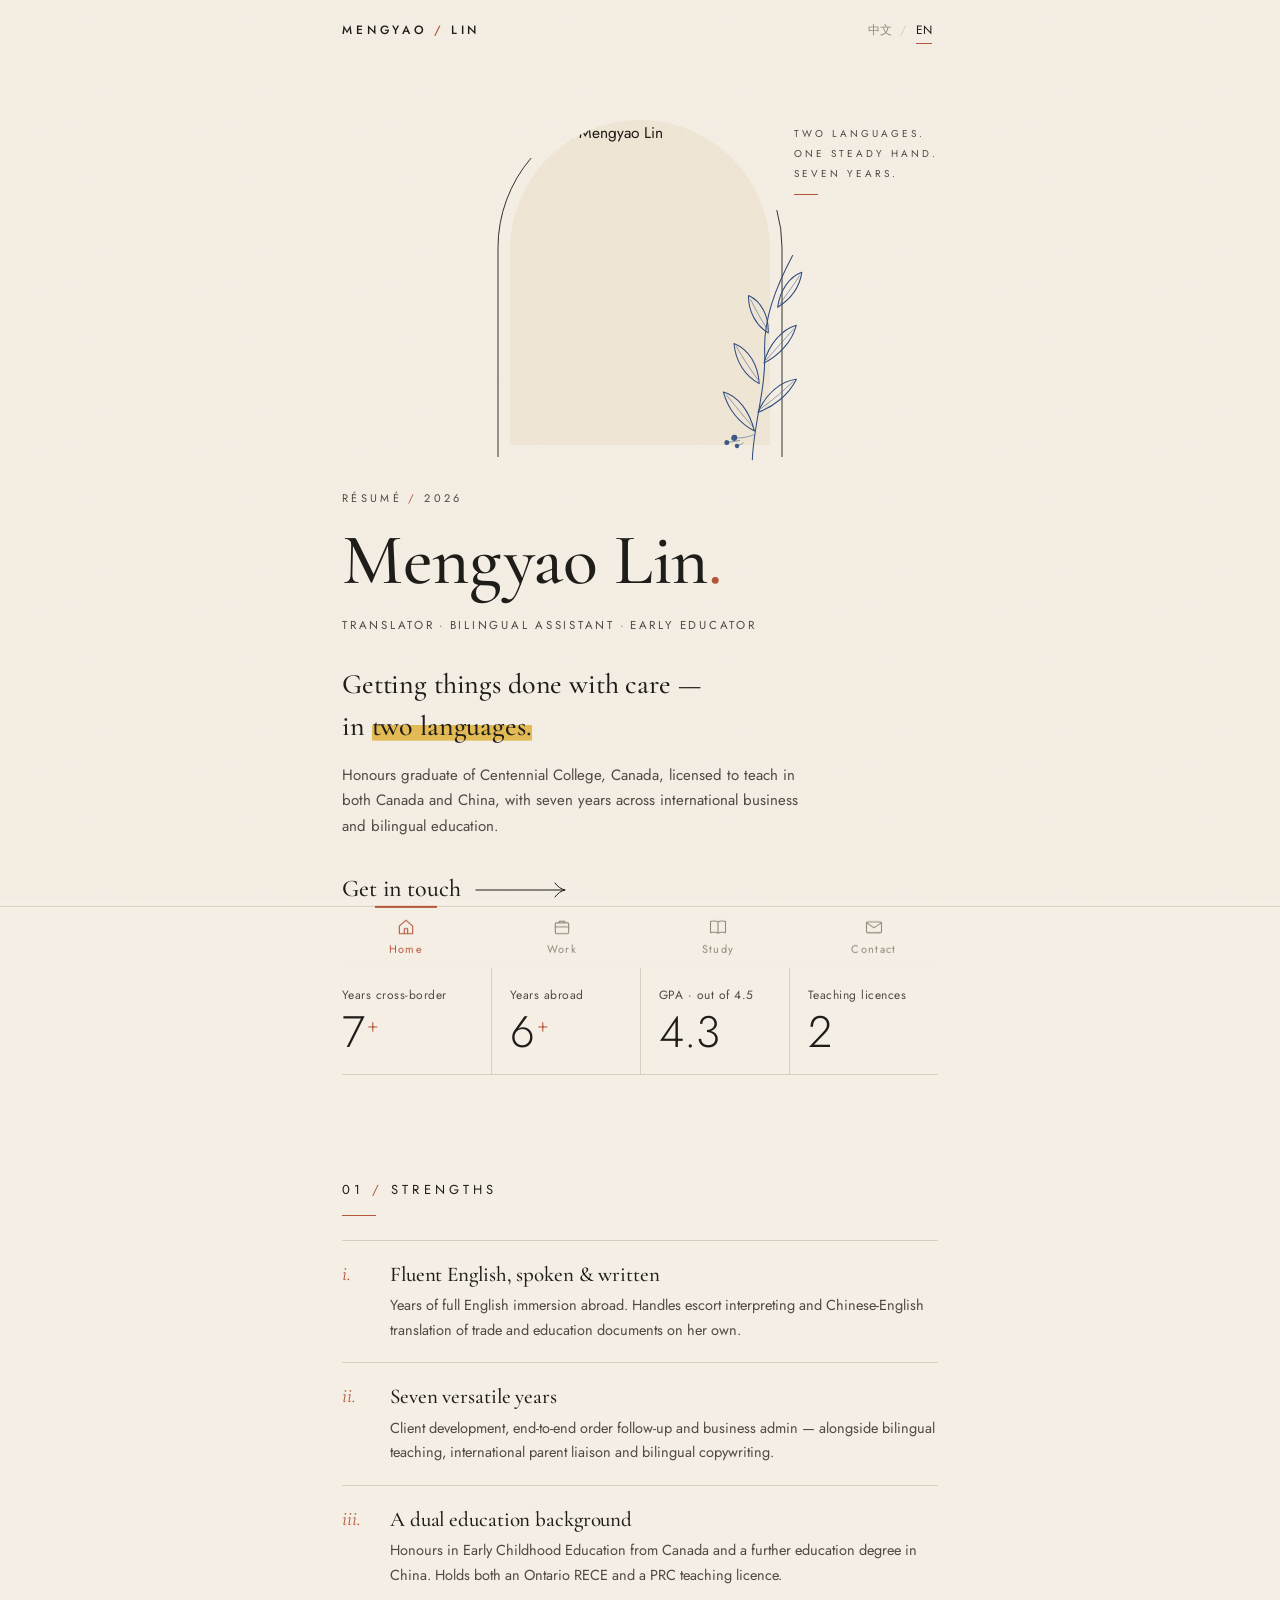
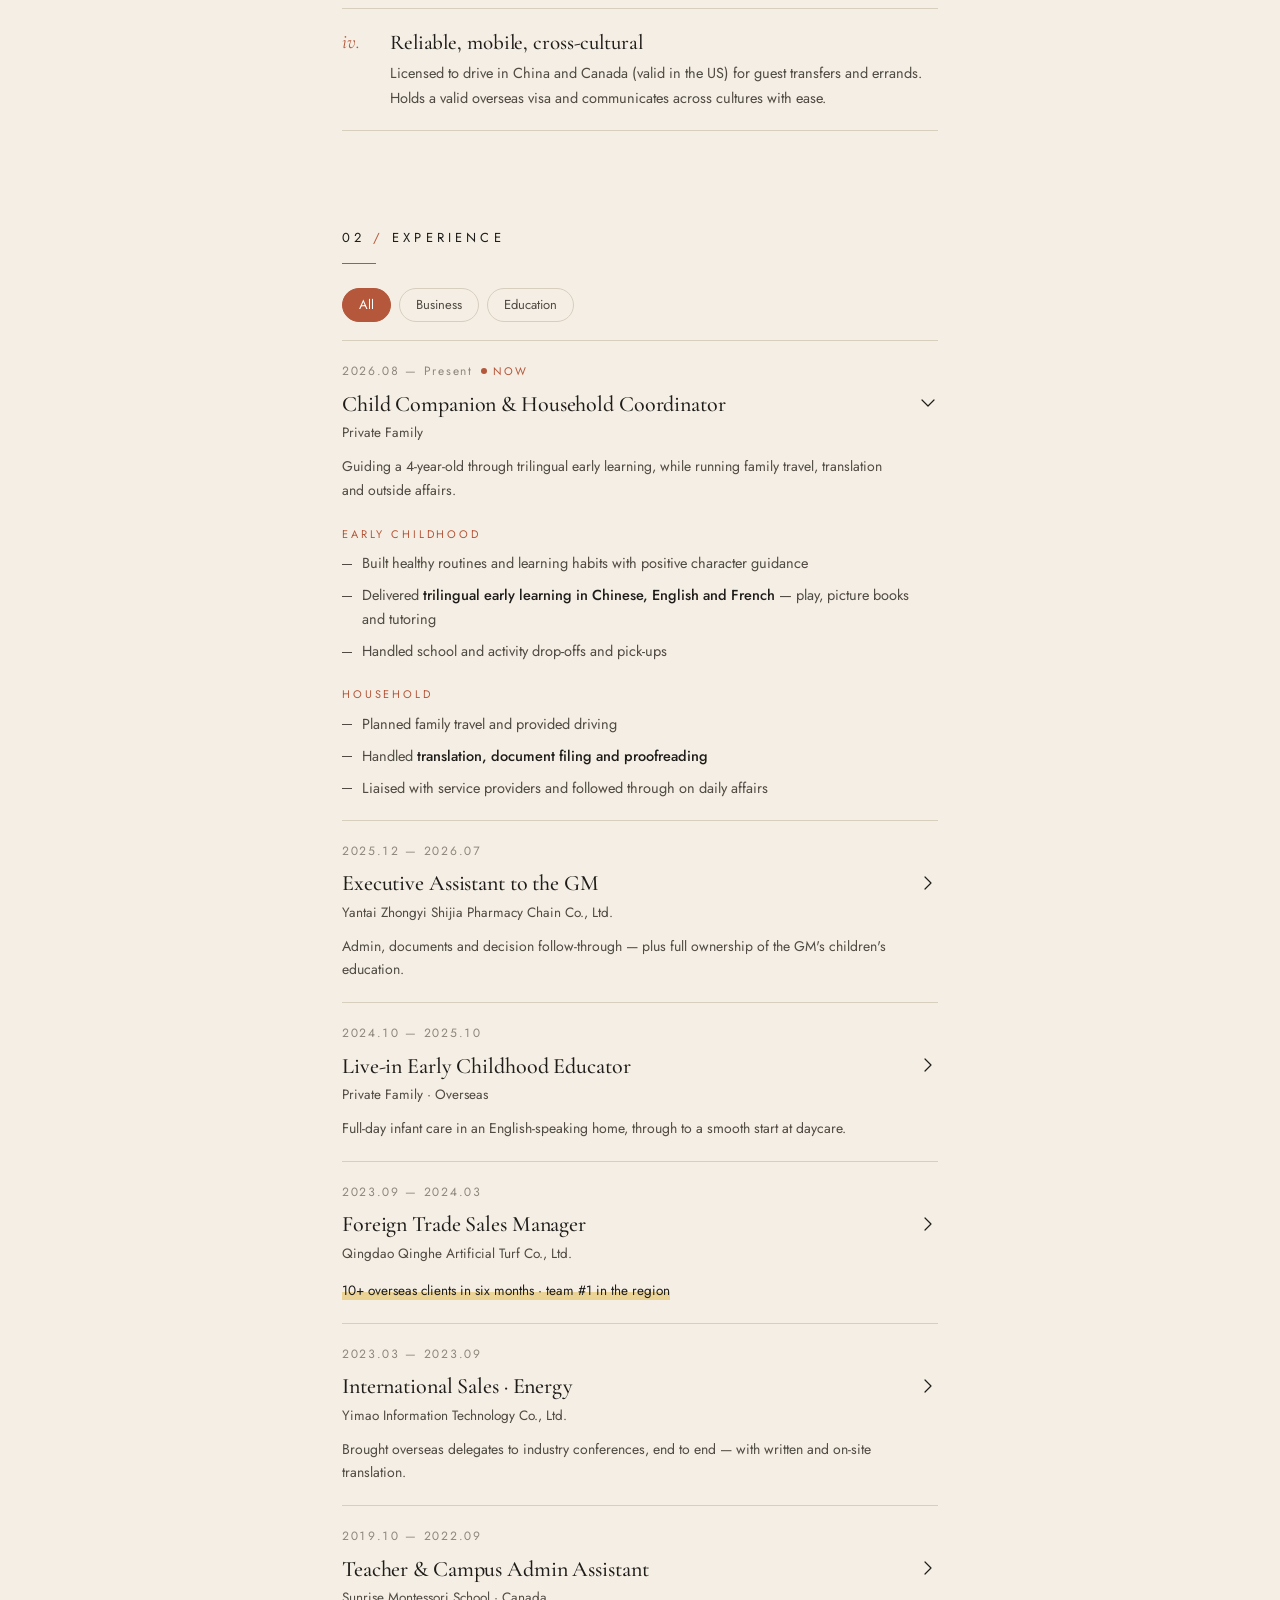
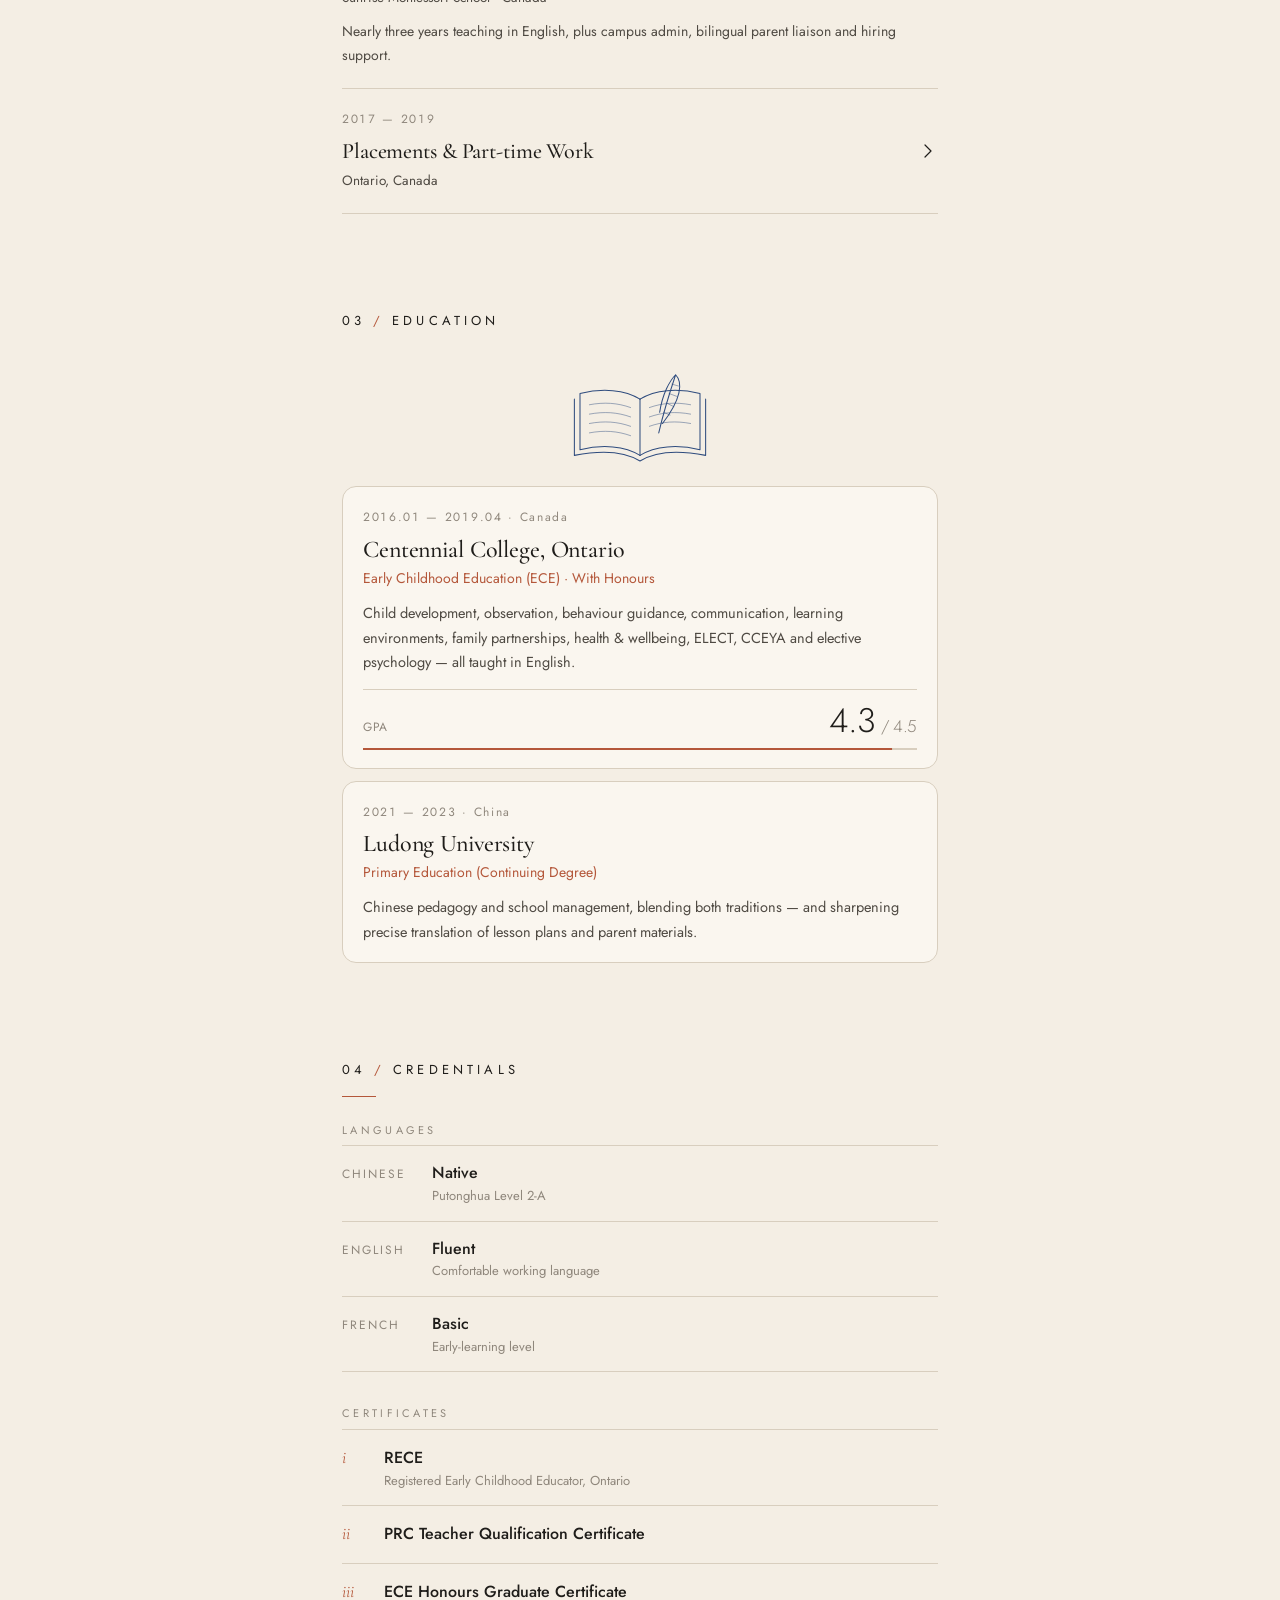
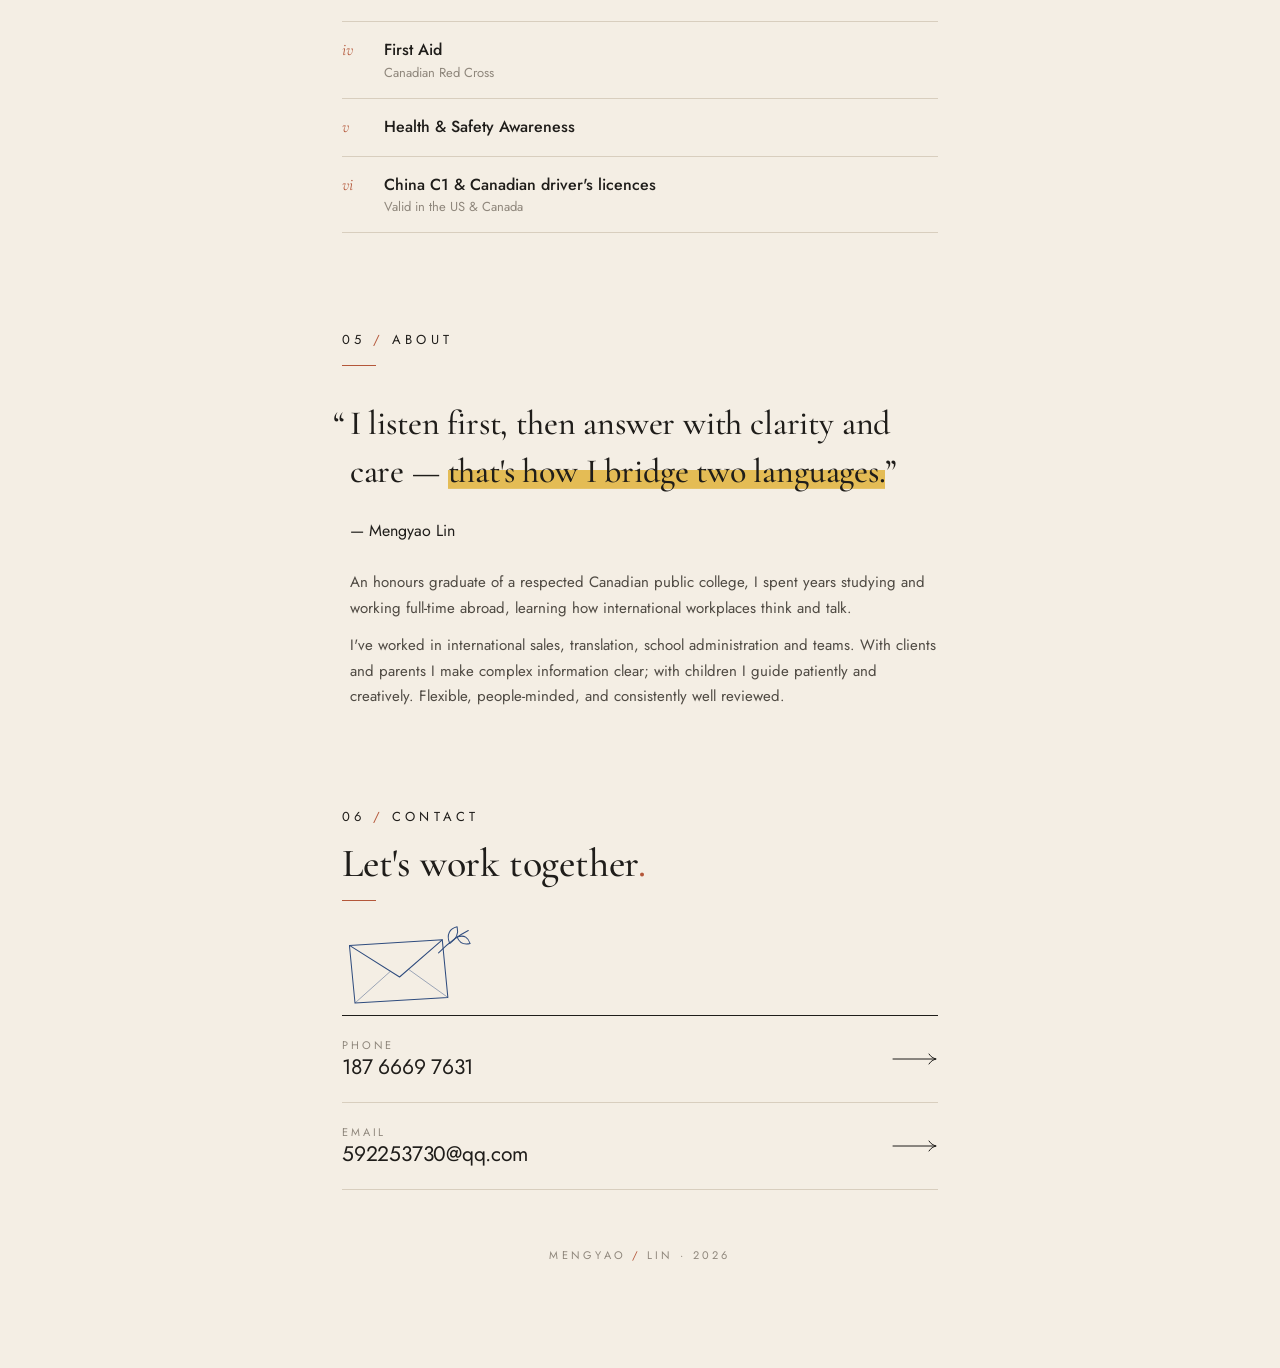
==== index.html @ cc1b9257 "Add files via upload" ====
<!doctype html>
<html lang="zh-CN" data-lang="zh">
<head>
<meta charset="utf-8">
<meta name="viewport" content="width=device-width, initial-scale=1, viewport-fit=cover">
<title>林梦瑶 · 个人简历</title>
<meta name="description" content="林梦瑶 Mengyao Lin — 英文翻译 · 涉外助理 · 双语教育 | Translator · Bilingual Assistant · Early Childhood Educator">
<meta name="theme-color" content="#F4EEE4">
<meta property="og:title" content="林梦瑶 Mengyao Lin · Resume">
<meta property="og:description" content="英文翻译 · 涉外助理 · 双语教育 | Translator · Bilingual Assistant · Early Childhood Educator">
<meta property="og:image" content="assets/photo.jpg">
<link rel="preconnect" href="https://fonts.googleapis.com">
<link rel="preconnect" href="https://fonts.gstatic.com" crossorigin>
<link href="https://fonts.googleapis.com/css2?family=Cormorant+Garamond:ital,wght@0,500;0,600;1,500&family=Jost:wght@400;500&family=Noto+Serif+SC:wght@500;600&display=swap" rel="stylesheet">
<style>
:root{
  color-scheme: light;
  --paper:#F4EEE4;
  --paper-2:#EDE5D7;
  --card:#FAF6EF;
  --ink:#1F1D1A;
  --ink-2:#4F4A43;
  --muted:#8F877C;
  --line:#D8CEBE;
  --terra:#B4573A;
  --mustard:#E4BC55;
  --indigo:#2F4C7E;
  --display-en:"Cormorant Garamond", "Times New Roman", serif;
  --display-zh:"Noto Serif SC", "Songti SC", serif;
  --sans:"Jost", -apple-system, "PingFang SC", "Hiragino Sans GB", "Microsoft YaHei", sans-serif;
  --ease:cubic-bezier(.22,1,.36,1);
}
.stat b,.note .meta b,.link b{font-family:var(--sans)!important;font-weight:300!important;letter-spacing:-.01em}
.link b{font-size:21px!important;font-weight:400!important}
*{box-sizing:border-box;margin:0;padding:0}
html{scroll-behavior:smooth;-webkit-text-size-adjust:100%}
body{background:var(--paper);color:var(--ink);font-family:var(--sans);font-size:15.5px;line-height:1.7;-webkit-font-smoothing:antialiased;overflow-x:hidden}
img{display:block;max-width:100%}
a{color:inherit;text-decoration:none}
button{font:inherit;color:inherit;background:none;border:0;cursor:pointer;-webkit-tap-highlight-color:transparent}

/* faint paper grain */
body::before{content:"";position:fixed;inset:0;pointer-events:none;z-index:100;opacity:.35;mix-blend-mode:multiply;
  background-image:url("data:image/svg+xml,%3Csvg xmlns='http://www.w3.org/2000/svg' width='160' height='160'%3E%3Cfilter id='n'%3E%3CfeTurbulence type='fractalNoise' baseFrequency='.9' numOctaves='2' stitchTiles='stitch'/%3E%3CfeColorMatrix values='0 0 0 0 .45  0 0 0 0 .38  0 0 0 0 .28  0 0 0 .09 0'/%3E%3C/filter%3E%3Crect width='100%25' height='100%25' filter='url(%23n)'/%3E%3C/svg%3E")}

/* ---------- language ---------- */
html[data-lang="zh"] [lang="en"]:not(html){display:none!important}
html[data-lang="en"] [lang="zh"]:not(html){display:none!important}
.d{font-family:var(--display-zh);font-weight:600;letter-spacing:.04em}
html[data-lang="en"] .d{font-family:var(--display-en);font-weight:500;letter-spacing:-.005em}
#page{transition:opacity .3s var(--ease)}
body.swapping #page{opacity:0}

/* ---------- top bar ---------- */
.topbar{position:fixed;top:0;left:0;right:0;z-index:50;padding:calc(env(safe-area-inset-top) + 14px) 0 12px;transition:background .3s, box-shadow .3s}
.topbar.scrolled{background:rgba(244,238,228,.9);backdrop-filter:blur(10px);-webkit-backdrop-filter:blur(10px);box-shadow:0 1px 0 var(--line)}
.topbar .wrap{display:flex;align-items:center;justify-content:space-between}
.mark{font-size:12px;letter-spacing:.32em;font-weight:500;text-transform:uppercase}
.mark i{font-style:normal;color:var(--terra);margin:0 .5em}
.lang{display:flex;align-items:center;gap:2px;font-size:12px;letter-spacing:.14em}
.lang button{padding:6px 6px;color:var(--muted);position:relative;transition:color .3s}
.lang button[aria-pressed="true"]{color:var(--ink)}
.lang button[aria-pressed="true"]::after{content:"";position:absolute;left:6px;right:6px;bottom:2px;height:1px;background:var(--terra)}
.lang span{color:var(--line)}

/* ---------- layout ---------- */
.wrap{max-width:640px;margin:0 auto;padding:0 22px}
section{padding:64px 0 0;scroll-margin-top:60px}
.kicker{font-size:11px;letter-spacing:.3em;text-transform:uppercase;color:var(--ink-2);display:flex;align-items:center;gap:.6em}
section > .kicker{font-size:13px;color:var(--ink);letter-spacing:.32em}
html[data-lang="zh"] section > .kicker{font-size:15px;letter-spacing:.3em}
.kicker i{font-style:normal;color:var(--terra)}
h2.d{font-size:clamp(30px,8.4vw,40px);line-height:1.15;margin:12px 0 0}
.rule{width:34px;height:1px;background:var(--terra);margin:14px 0 24px}

/* ---------- hand-drawn line art ---------- */
.art path,.art ellipse,.art circle,.art line{fill:none;stroke:var(--indigo);stroke-width:1.1;stroke-linecap:round;stroke-linejoin:round}
.art .fill{fill:var(--indigo);stroke:none}
.art .soft{stroke-width:.7;opacity:.7}
.draw{stroke-dasharray:1;stroke-dashoffset:1;transition:stroke-dashoffset 2.6s var(--ease)}
.in .draw,.draw.in{stroke-dashoffset:0}
.art .fill{opacity:0;transition:opacity 1s 1.4s}
.in .art .fill,.art.in .fill{opacity:.9}

/* ---------- hero ---------- */
.hero{padding:calc(env(safe-area-inset-top) + 92px) 0 8px;position:relative;overflow-x:clip}
.hero-grid{position:relative}
.arch-wrap{position:relative;width:min(64vw,260px);margin:0 auto}
.arch-line{position:absolute;left:-12px;top:-12px;width:calc(100% + 24px);height:calc(100% + 24px);overflow:visible}
.arch-line path{fill:none;stroke:var(--ink);stroke-width:.9;vector-effect:non-scaling-stroke}
.arch{aspect-ratio:4/5;border-radius:999px 999px 0 0;overflow:hidden;background:#EFE6D6}
.arch img{width:100%;height:100%;object-fit:cover;object-position:50% 16%;filter:saturate(.88) sepia(.06);mix-blend-mode:multiply;opacity:0;transform:scale(1.04);transition:opacity 1.4s var(--ease), transform 2.2s var(--ease)}
.loaded .arch img{opacity:1;transform:none}
.sprig{position:absolute;width:44%;right:-20%;bottom:-6%;transform:rotate(8deg)}
.side-note{position:absolute;right:0;top:4px;font-size:10px;letter-spacing:.3em;line-height:2;text-transform:uppercase;color:var(--ink-2);text-align:left;display:none}
.side-note::after{content:"";display:block;width:24px;height:1px;background:var(--terra);margin-top:10px}

.intro{margin-top:44px}
.hello{font-size:clamp(46px,14vw,72px);line-height:1;margin-top:16px}
html[data-lang="zh"] .hello{letter-spacing:.12em}
.hello i{font-style:normal;color:var(--terra)}
.roles{margin-top:18px;font-size:11.5px;letter-spacing:.24em;text-transform:uppercase;color:var(--ink-2);line-height:2}
html[data-lang="zh"] .roles{letter-spacing:.3em;font-size:13px}
.roles i{font-style:normal;color:var(--terra);margin:0 .4em}
.motto{margin-top:26px;font-size:clamp(22px,6.2vw,28px);line-height:1.5;color:var(--ink)}
html[data-lang="zh"] .motto{font-weight:500;line-height:1.7}
.hl{background-image:linear-gradient(var(--mustard),var(--mustard));background-repeat:no-repeat;background-size:0% 46%;background-position:0 88%;transition:background-size 1.2s var(--ease) .9s}
.loaded .hl,.in .hl{background-size:100% 46%}
.lead{margin-top:16px;color:var(--ink-2);font-size:15px;max-width:32em}
.cta{display:inline-flex;align-items:center;gap:14px;margin-top:30px;font-family:var(--display-en);font-size:24px;font-weight:500}
html[data-lang="zh"] .cta{font-family:var(--display-zh);font-size:18px;letter-spacing:.12em}
.cta svg{width:92px;height:16px;transition:transform .5s var(--ease)}
.cta:hover svg,.cta:active svg{transform:translateX(8px)}
.cta path{fill:none;stroke:var(--ink);stroke-width:1;stroke-linecap:round}

/* entrance */
.enter{opacity:0;transform:translateY(14px);transition:opacity 1s var(--ease), transform 1s var(--ease);transition-delay:calc(var(--i,0) * 110ms + 200ms)}
.loaded .enter{opacity:1;transform:none}

/* ---------- stats ---------- */
.stats{display:grid;grid-template-columns:1fr 1fr;margin-top:56px;border-top:1px solid var(--line);border-bottom:1px solid var(--line)}
.stat{padding:18px 4px 18px 0}
.stat:nth-child(even){padding-left:18px;border-left:1px solid var(--line)}
.stat:nth-child(n+3){border-top:1px solid var(--line)}
.stat small{display:block;font-size:12px;color:var(--ink-2);letter-spacing:.04em}
.stat b{display:block;font-family:var(--display-en);font-weight:500;font-size:44px;line-height:1.05;margin-top:4px}
.stat b sup{font-size:.45em;color:var(--terra);margin-left:2px}

/* ---------- field rows (title: value) ---------- */
.fields{border-top:1px solid var(--line)}
.field{display:flex;gap:14px;padding:14px 0;border-bottom:1px solid var(--line);align-items:baseline}
.field .k{flex:none;width:76px;font-size:12px;letter-spacing:.16em;text-transform:uppercase;color:var(--muted)}
html[data-lang="zh"] .field .k{letter-spacing:.2em;font-size:13px}
.field .v{font-size:16px;color:var(--ink);font-weight:500;line-height:1.6}

/* ---------- strengths ---------- */
.list{border-top:1px solid var(--line)}
.item{display:grid;grid-template-columns:38px 1fr;gap:4px 10px;padding:20px 0;border-bottom:1px solid var(--line)}
.item .no{font-family:var(--display-en);font-style:italic;color:var(--terra);font-size:20px;line-height:1.3}
.item h3{font-size:21px;line-height:1.35}
html[data-lang="zh"] .item h3{font-size:17.5px}
.item p{grid-column:2;color:var(--ink-2);font-size:14.5px}

/* ---------- experience ---------- */
.chips{display:flex;gap:8px;flex-wrap:wrap;margin-bottom:18px}
.chip{height:34px;padding:0 16px;border-radius:999px;border:1px solid var(--line);font-size:13px;color:var(--ink-2);transition:background .3s, color .3s, border-color .3s}
.chip[aria-pressed="true"]{background:var(--terra);border-color:var(--terra);color:#fff}
.jobs{border-top:1px solid var(--line)}
.job{border-bottom:1px solid var(--line);overflow:hidden}
.job.hide{display:none}
.job-head{display:grid;grid-template-columns:1fr 20px;gap:4px 12px;width:100%;text-align:left;padding:20px 0}
.job-head > span{grid-column:1}
.when{font-size:12px;letter-spacing:.14em;color:var(--muted);font-variant-numeric:tabular-nums}
.now{color:var(--terra);margin-left:8px;letter-spacing:.2em;font-size:11px}
.now::before{content:"";display:inline-block;width:6px;height:6px;border-radius:50%;background:var(--terra);margin-right:6px;vertical-align:1px;animation:breathe 2.4s ease-in-out infinite}
@keyframes breathe{50%{opacity:.25}}
.role{font-size:22px;line-height:1.3;margin-top:4px}
html[data-lang="zh"] .role{font-size:18px}
.org{font-size:13.5px;color:var(--ink-2)}
.sum{font-size:14px;color:var(--ink-2);margin-top:6px}
.chev{grid-column:2;grid-row:1 / span 3;align-self:center;width:20px;height:20px;transition:transform .5s var(--ease)}
.chev path{fill:none;stroke:var(--ink);stroke-width:1.2;stroke-linecap:round;stroke-linejoin:round}
.job.open .chev{transform:rotate(90deg)}
.mark-line{margin-top:10px;font-size:13.5px;color:var(--ink)}
.mark-line span span{background:linear-gradient(transparent 58%, rgba(228,188,85,.55) 0)}
.job-body{display:grid;grid-template-rows:0fr;transition:grid-template-rows .6s var(--ease)}
.job.open .job-body{grid-template-rows:1fr}
.job-body > div{overflow:hidden}
.job-body .grp{font-size:11px;letter-spacing:.26em;text-transform:uppercase;color:var(--terra);margin:2px 0 6px}
.job-body ul{list-style:none;padding:0 28px 20px 0}
.job-body li{position:relative;padding-left:20px;font-size:14.5px;color:var(--ink-2);margin-top:8px;line-height:1.65}
.job-body li::before{content:"";position:absolute;left:0;top:.85em;width:10px;height:1px;background:var(--ink-2)}
.job-body li b{color:var(--ink);font-weight:500}

/* ---------- education ---------- */
.edu-art{display:block;width:150px;margin:0 auto 22px}
.note{background:var(--card);border:1px solid var(--line);border-radius:14px;padding:20px 20px 18px}
.note + .note{margin-top:12px}
.note .when{display:block}
.note h3{font-size:24px;line-height:1.3;margin-top:6px}
html[data-lang="zh"] .note h3{font-size:18.5px}
.note .major{font-size:14px;color:var(--terra);margin-top:2px}
.note p{font-size:14.5px;color:var(--ink-2);margin-top:10px}
.note .meta{display:flex;justify-content:space-between;align-items:flex-end;margin-top:14px;padding-top:14px;border-top:1px solid var(--line)}
.note .meta small{font-size:12px;color:var(--muted);letter-spacing:.06em}
.note .meta b{font-family:var(--display-en);font-weight:500;font-size:34px;line-height:1}
.note .meta b span{font-size:.5em;color:var(--muted)}
.bar{height:2px;background:var(--line);margin-top:10px;position:relative;overflow:hidden}
.bar i{position:absolute;inset:0;background:var(--terra);transform-origin:left;transform:scaleX(0);transition:transform 1.6s var(--ease) .3s}
.in .bar i{transform:scaleX(.955)}

/* ---------- credentials ---------- */
.sub-t{font-size:11px;letter-spacing:.3em;text-transform:uppercase;color:var(--muted);margin:32px 0 6px}
.rule + .sub-t{margin-top:0}
.field .v small{display:block;font-size:13px;color:var(--muted);font-weight:400}
.certs .field .k{width:28px;font-family:var(--display-en);font-style:italic;font-size:17px;color:var(--terra);letter-spacing:0;text-transform:none}

/* ---------- quote ---------- */
.quote{position:relative;padding-left:.5em}
.quote .q{font-size:clamp(26px,7.2vw,34px);line-height:1.4;position:relative}
html[data-lang="zh"] .quote .q{font-size:clamp(21px,5.8vw,26px);line-height:1.75;font-weight:500}
.quote .q::before{content:"“";position:absolute;left:-.5em;top:0;font-family:var(--display-en)}
.quote .by{margin-top:22px;font-size:16px}
.quote p.more{margin-top:26px;color:var(--ink-2);font-size:15px}
.quote p.more + p.more{margin-top:12px}

/* ---------- contact ---------- */
.contact-art{display:block;width:130px;margin:0 0 6px}
.links{border-top:1px solid var(--ink)}
.link{display:flex;align-items:center;gap:16px;padding:20px 0;border-bottom:1px solid var(--line)}
.link small{display:block;font-size:11px;letter-spacing:.26em;text-transform:uppercase;color:var(--muted)}
.link b{display:block;font-family:var(--display-en);font-weight:500;font-size:25px;line-height:1.3;word-break:break-all}
.link svg{margin-left:auto;flex:none;width:46px;height:12px;transition:transform .4s var(--ease)}
.link:active svg{transform:translateX(6px)}
.link path{fill:none;stroke:var(--ink);stroke-width:1;stroke-linecap:round}
footer{text-align:center;padding:56px 0 calc(env(safe-area-inset-bottom) + 104px);font-size:11px;letter-spacing:.3em;text-transform:uppercase;color:var(--muted)}
footer i{font-style:normal;color:var(--terra);margin:0 .5em}

/* ---------- bottom tab bar ---------- */
.tabs{position:fixed;left:0;right:0;bottom:0;z-index:50;background:rgba(244,238,228,.94);backdrop-filter:blur(10px);-webkit-backdrop-filter:blur(10px);border-top:1px solid var(--line);padding-bottom:env(safe-area-inset-bottom);transform:translateY(110%);transition:transform .6s var(--ease)}
.tabs.show{transform:none}
.tabs .wrap{display:grid;grid-template-columns:repeat(4,1fr);padding:0 8px}
.tab{display:flex;flex-direction:column;align-items:center;gap:3px;padding:10px 0 9px;font-size:11px;letter-spacing:.12em;color:var(--muted);position:relative;transition:color .3s}
.tab svg{width:20px;height:20px}
.tab svg *{fill:none;stroke:currentColor;stroke-width:1.3;stroke-linecap:round;stroke-linejoin:round}
.tab.active{color:var(--terra)}
.tab::after{content:"";position:absolute;top:-1px;left:30%;right:30%;height:2px;background:var(--terra);transform:scaleX(0);transition:transform .4s var(--ease)}
.tab.active::after{transform:none}

/* ---------- reveal ---------- */
.reveal{opacity:0;transform:translateY(18px);transition:opacity 1s var(--ease), transform 1s var(--ease);transition-delay:calc(var(--d,0) * 90ms)}
.reveal.in{opacity:1;transform:none}

@media (min-width:760px){
  section{padding-top:96px}
  .hero{padding-top:120px}
  .side-note{display:block}
  .stats{grid-template-columns:repeat(4,1fr)}
  .stat:nth-child(n){padding:18px 0 18px 18px;border-left:1px solid var(--line);border-top:0}
  .stat:first-child{border-left:0;padding-left:0}
}
@media (prefers-reduced-motion:reduce){
  *,*::before,*::after{transition:none!important;animation:none!important}
  .reveal,.enter{opacity:1!important;transform:none!important}
  .draw{stroke-dashoffset:0}
  .art .fill{opacity:.9}
  .arch img{opacity:1;transform:none}
  .hl{background-size:100% 46%}
}
</style>
</head>
<body>

<header class="topbar" id="topbar">
  <div class="wrap">
    <a class="mark" href="#top">Mengyao<i>/</i>Lin</a>
    <div class="lang" role="group" aria-label="Language / 语言">
      <button type="button" data-set="zh" aria-pressed="true">中文</button><span>/</span><button type="button" data-set="en" aria-pressed="false">EN</button>
    </div>
  </div>
</header>

<main id="page">

<!-- ================= HERO ================= -->
<div class="hero" id="top">
  <div class="wrap">
    <div class="hero-grid">
      <div class="side-note enter" style="--i:4"><span lang="zh">两种语言<br>一份用心<br>七年沉淀</span><span lang="en">Two languages.<br>One steady hand.<br>Seven years.</span></div>
      <div class="arch-wrap enter" style="--i:0">
        <svg class="arch-line" viewBox="0 0 100 125" preserveAspectRatio="none" aria-hidden="true"><path class="draw" pathLength="1" d="M0 125 V50 A50 50 0 0 1 100 50 V125"/></svg>
        <div class="arch"><img src="assets/photo.jpg" alt="林梦瑶 Mengyao Lin" fetchpriority="high"></div>
        <!-- hand-drawn sprig -->
        <svg class="sprig art" viewBox="0 0 120 230" aria-hidden="true">
          <path class="draw" pathLength="1" d="M62 226 C58 190 66 150 59 112 C53 78 61 44 74 8"/>
          <path class="draw" pathLength="1" d="M60 196 C44 190 30 178 22 160 C38 162 52 176 60 196 Z"/>
          <path class="draw soft" pathLength="1" d="M58 192 C46 182 36 172 26 163"/>
          <path class="draw" pathLength="1" d="M61 176 C76 168 90 154 96 136 C80 140 66 156 61 176 Z"/>
          <path class="draw soft" pathLength="1" d="M63 172 C74 162 84 150 93 139"/>
          <path class="draw" pathLength="1" d="M58 146 C42 140 30 126 26 108 C42 112 54 126 58 146 Z"/>
          <path class="draw soft" pathLength="1" d="M56 142 C46 132 36 120 29 111"/>
          <path class="draw" pathLength="1" d="M60 124 C74 114 86 98 88 80 C74 86 62 104 60 124 Z"/>
          <path class="draw soft" pathLength="1" d="M62 120 C70 108 78 96 86 84"/>
          <path class="draw" pathLength="1" d="M60 92 C46 86 36 72 34 56 C48 60 58 74 60 92 Z"/>
          <path class="draw soft" pathLength="1" d="M58 88 C50 78 42 68 37 60"/>
          <path class="draw" pathLength="1" d="M66 64 C78 54 86 40 86 24 C74 30 66 46 66 64 Z"/>
          <path class="draw soft" pathLength="1" d="M68 60 C74 48 80 38 84 28"/>
          <circle class="fill" cx="40" cy="206" r="3.2"/><circle class="fill" cx="33" cy="212" r="2.6"/><circle class="fill" cx="44" cy="214" r="2.4"/>
          <path class="draw soft" pathLength="1" d="M60 200 C52 204 46 206 40 206 M46 208 C40 210 36 211 33 212 M50 210 C48 212 46 213 44 214"/>
        </svg>
      </div>
    </div>

    <div class="intro">
      <div class="kicker enter" style="--i:1"><span lang="zh">个人简历</span><span lang="en">Résumé</span><i>/</i>2026</div>
      <h1 class="hello d enter" style="--i:2"><span lang="zh">林梦瑶</span><span lang="en">Mengyao Lin<i>.</i></span></h1>
      <div class="roles enter" style="--i:3">
        <span lang="zh">英文翻译<i>·</i>涉外助理<i>·</i>双语教育</span>
        <span lang="en">Translator<i>·</i>Bilingual Assistant<i>·</i>Early Educator</span>
      </div>
      <p class="motto d enter" style="--i:4">
        <span lang="zh">用专业把事情办妥，<br>用<span class="hl">温度</span>把人照顾好。</span>
        <span lang="en">Getting things done with care —<br>in <span class="hl">two languages.</span></span>
      </p>
      <p class="lead enter" style="--i:5">
        <span lang="zh">加拿大百年理工学院荣誉毕业，持中加双教师资格，拥有 7 年涉外商务与双语教育经验。</span>
        <span lang="en">Honours graduate of Centennial College, Canada, licensed to teach in both Canada and China, with seven years across international business and bilingual education.</span>
      </p>
      <a class="cta enter" style="--i:6" href="#contact"><span lang="zh">与我联系</span><span lang="en">Get in touch</span><svg viewBox="0 0 92 16" aria-hidden="true"><path d="M1 8 H90 M80 1 C83 5 86 7 90 8 C86 9 83 11 80 15"/></svg></a>
    </div>

    <div class="stats">
      <div class="stat reveal" style="--d:0"><small><span lang="zh">涉外工作（年）</span><span lang="en">Years cross‑border</span></small><b><span data-count="7">0</span><sup>+</sup></b></div>
      <div class="stat reveal" style="--d:1"><small><span lang="zh">海外学习与工作（年）</span><span lang="en">Years abroad</span></small><b><span data-count="6">0</span><sup>+</sup></b></div>
      <div class="stat reveal" style="--d:2"><small><span lang="zh">GPA · 满分 4.5</span><span lang="en">GPA · out of 4.5</span></small><b><span data-count="4.3" data-dec="1">0</span></b></div>
      <div class="stat reveal" style="--d:3"><small><span lang="zh">中加教师资格</span><span lang="en">Teaching licences</span></small><b><span data-count="2">0</span></b></div>
    </div>
  </div>
</div>

<div class="wrap">


<!-- ================= STRENGTHS ================= -->
<section id="strengths">
  <div class="kicker reveal">01<i>/</i><span lang="zh">核心优势</span><span lang="en">Strengths</span></div>
  <div class="rule reveal"></div>
  <div class="list">
    <div class="item reveal"><span class="no">i.</span><h3 class="d"><span lang="zh">地道英文，口笔译兼修</span><span lang="en">Fluent English, spoken &amp; written</span></h3>
      <p><span lang="zh">多年海外全英文沉浸式学习工作，口语地道流畅；可独立完成陪同口译、外贸及教育类文书中英笔译。</span><span lang="en">Years of full English immersion abroad. Handles escort interpreting and Chinese‑English translation of trade and education documents on her own.</span></p></div>
    <div class="item reveal"><span class="no">ii.</span><h3 class="d"><span lang="zh">7 年复合型涉外经验</span><span lang="en">Seven versatile years</span></h3>
      <p><span lang="zh">外贸客户开发维护、订单全流程跟进、商务行政统筹；同时深耕双语教育、国际家校对接与双语文案。</span><span lang="en">Client development, end‑to‑end order follow‑up and business admin — alongside bilingual teaching, international parent liaison and bilingual copywriting.</span></p></div>
    <div class="item reveal"><span class="no">iii.</span><h3 class="d"><span lang="zh">中外双重教育背景</span><span lang="en">A dual education background</span></h3>
      <p><span lang="zh">加拿大早期儿童教育荣誉毕业，回国进修教育学学位；持加拿大 RECE 与国内教师资格双证。</span><span lang="en">Honours in Early Childhood Education from Canada and a further education degree in China. Holds both an Ontario RECE and a PRC teaching licence.</span></p></div>
    <div class="item reveal"><span class="no">iv.</span><h3 class="d"><span lang="zh">可靠、机动、跨文化</span><span lang="en">Reliable, mobile, cross‑cultural</span></h3>
      <p><span lang="zh">持中国 C1 与加拿大驾照（美加通用），可独立完成外宾接送；持有效海外签证，跨文化沟通顺畅。</span><span lang="en">Licensed to drive in China and Canada (valid in the US) for guest transfers and errands. Holds a valid overseas visa and communicates across cultures with ease.</span></p></div>
  </div>
</section>

<!-- ================= EXPERIENCE ================= -->
<section id="experience">
  <div class="kicker reveal">02<i>/</i><span lang="zh">工作经历</span><span lang="en">Experience</span></div>
  <div class="rule reveal"></div>

  <div class="chips reveal" role="group">
    <button class="chip" data-filter="all" aria-pressed="true"><span lang="zh">全部</span><span lang="en">All</span></button>
    <button class="chip" data-filter="biz" aria-pressed="false"><span lang="zh">涉外商务</span><span lang="en">Business</span></button>
    <button class="chip" data-filter="edu" aria-pressed="false"><span lang="zh">双语教育</span><span lang="en">Education</span></button>
  </div>

  <div class="jobs">
    <article class="job open reveal" data-cat="biz edu">
      <button class="job-head" aria-expanded="true">
        <span class="when">2026.08 — <span lang="zh">至今</span><span lang="en">Present</span><span class="now">NOW</span></span>
        <span class="role d"><span lang="zh">幼儿成长陪伴 &amp; 家庭事务统筹</span><span lang="en">Child Companion &amp; Household Coordinator</span></span>
        <span class="org"><span lang="zh">私人家庭</span><span lang="en">Private Family</span></span>
        <span class="sum"><span lang="zh">陪伴 4 岁男童成长，开展中英法三语启蒙；统筹家庭出行、翻译与对外事务。</span><span lang="en">Guiding a 4‑year‑old through trilingual early learning, while running family travel, translation and outside affairs.</span></span>
        <svg class="chev" viewBox="0 0 20 20" aria-hidden="true"><path d="M7 4 L13 10 L7 16"/></svg>
      </button>
      <div class="job-body"><div>
        <div class="grp"><span lang="zh">幼儿培育</span><span lang="en">Early childhood</span></div>
        <ul>
          <li><span lang="zh">建立良好生活与学习习惯，进行正向品格引导，关注身心成长</span><span lang="en">Built healthy routines and learning habits with positive character guidance</span></li>
          <li><span lang="zh">开展<b>中文、英文、法语三语启蒙</b>：益智互动、绘本共读、启蒙辅导</span><span lang="en">Delivered <b>trilingual early learning in Chinese, English and French</b> — play, picture books and tutoring</span></li>
          <li><span lang="zh">负责上学及兴趣班接送</span><span lang="en">Handled school and activity drop‑offs and pick‑ups</span></li>
        </ul>
        <div class="grp"><span lang="zh">家庭统筹</span><span lang="en">Household</span></div>
        <ul>
          <li><span lang="zh">协助女主人安排出行计划，并负责出行接送</span><span lang="en">Planned family travel and provided driving</span></li>
          <li><span lang="zh">承担<b>翻译、文件整理与校对</b></span><span lang="en">Handled <b>translation, document filing and proofreading</b></span></li>
          <li><span lang="zh">对接外部服务商，处理家庭对外事宜，跟进落实日常事务</span><span lang="en">Liaised with service providers and followed through on daily affairs</span></li>
        </ul>
      </div></div>
    </article>

    <article class="job reveal" data-cat="biz edu">
      <button class="job-head" aria-expanded="false">
        <span class="when">2025.12 — 2026.07</span>
        <span class="role d"><span lang="zh">总经理助理 · 一对一儿童陪伴</span><span lang="en">Executive Assistant to the GM</span></span>
        <span class="org"><span lang="zh">烟台中医世家医药连锁有限公司</span><span lang="en">Yantai Zhongyi Shijia Pharmacy Chain Co., Ltd.</span></span>
        <span class="sum"><span lang="zh">行政、文件与决策落地，同时全权负责总经理子女的教育管理。</span><span lang="en">Admin, documents and decision follow‑through — plus full ownership of the GM's children's education.</span></span>
        <svg class="chev" viewBox="0 0 20 20" aria-hidden="true"><path d="M7 4 L13 10 L7 16"/></svg>
      </button>
      <div class="job-body"><div><ul>
        <li><span lang="zh">协助总经理处理日常行政及家庭事务，协调工作推进</span><span lang="en">Supported the GM with daily admin and family matters</span></li>
        <li><span lang="zh">负责<b>日程安排、记录及执行跟踪</b></span><span lang="en">Owned <b>scheduling, minutes and follow‑up</b></span></li>
        <li><span lang="zh">管理文件资料，撰写和整理重要报告、汇报材料</span><span lang="en">Managed files; drafted key reports and briefings</span></li>
        <li><span lang="zh">传达总经理指令，跟进落实各项决策事项</span><span lang="en">Relayed directives and saw decisions through</span></li>
        <li><span lang="zh">全权负责子女的家校对接、学业跟进、行程统筹与习惯养成</span><span lang="en">Managed the children's school liaison, academics, schedules and habits</span></li>
      </ul></div></div>
    </article>

    <article class="job reveal" data-cat="edu">
      <button class="job-head" aria-expanded="false">
        <span class="when">2024.10 — 2025.10</span>
        <span class="role d"><span lang="zh">海外住家幼教</span><span lang="en">Live‑in Early Childhood Educator</span></span>
        <span class="org"><span lang="zh">私人家庭 · 海外</span><span lang="en">Private Family · Overseas</span></span>
        <span class="sum"><span lang="zh">全英文环境下全天陪伴婴幼儿，并完成入托衔接。</span><span lang="en">Full‑day infant care in an English‑speaking home, through to a smooth start at daycare.</span></span>
        <svg class="chev" viewBox="0 0 20 20" aria-hidden="true"><path d="M7 4 L13 10 L7 16"/></svg>
      </button>
      <div class="job-body"><div><ul>
        <li><span lang="zh">全天式陪伴婴幼儿，负责日常生活起居</span><span lang="en">Provided full‑day companionship and daily care</span></li>
        <li><span lang="zh">设计适龄活动，培养肢体、语言、智力、社交与情绪能力</span><span lang="en">Planned activities for physical, language, cognitive, social and emotional growth</span></li>
        <li><span lang="zh">为婴幼儿步入日托生活进行衔接</span><span lang="en">Prepared the child for daycare</span></li>
      </ul></div></div>
    </article>

    <article class="job reveal" data-cat="biz">
      <button class="job-head" aria-expanded="false">
        <span class="when">2023.09 — 2024.03</span>
        <span class="role d"><span lang="zh">外贸业务经理</span><span lang="en">Foreign Trade Sales Manager</span></span>
        <span class="org"><span lang="zh">青岛青禾人造草坪股份有限公司</span><span lang="en">Qingdao Qinghe Artificial Turf Co., Ltd.</span></span>
        <span class="mark-line"><span lang="zh"><span>半年负责 10+ 海外客户 · 小组成交量区域第一</span></span><span lang="en"><span>10+ overseas clients in six months · team #1 in the region</span></span></span>
        <svg class="chev" viewBox="0 0 20 20" aria-hidden="true"><path d="M7 4 L13 10 L7 16"/></svg>
      </button>
      <div class="job-body"><div><ul>
        <li><span lang="zh">行业全球第二的企业，与国际客户日常邮件及语音沟通</span><span lang="en">At the world's No. 2 turf maker, worked with international clients by email and phone</span></li>
        <li><span lang="zh">开发和维护新老客户，开展海外市场调研</span><span lang="en">Won and kept clients; researched overseas markets</span></li>
        <li><span lang="zh">负责订单录入、下达与跟进，安排发样及生产，熟练使用 <b>ERP / CRM</b></span><span lang="en">Owned orders, samples and production scheduling in <b>ERP / CRM</b></span></li>
        <li><span lang="zh">协调公司内部各部门资源与客户需求</span><span lang="en">Aligned internal teams with client needs</span></li>
      </ul></div></div>
    </article>

    <article class="job reveal" data-cat="biz">
      <button class="job-head" aria-expanded="false">
        <span class="when">2023.03 — 2023.09</span>
        <span class="role d"><span lang="zh">涉外销售 · 能源化工</span><span lang="en">International Sales · Energy</span></span>
        <span class="org"><span lang="zh">易贸信息科技有限公司</span><span lang="en">Yimao Information Technology Co., Ltd.</span></span>
        <span class="sum"><span lang="zh">邀约海外客户参加行业会议，全流程对接，并承担笔译与现场口译。</span><span lang="en">Brought overseas delegates to industry conferences, end to end — with written and on‑site translation.</span></span>
        <svg class="chev" viewBox="0 0 20 20" aria-hidden="true"><path d="M7 4 L13 10 L7 16"/></svg>
      </button>
      <div class="job-body"><div><ul>
        <li><span lang="zh">以英文电话和邮件联络海外客户，邀请参加能源及化工行业会议</span><span lang="en">Invited overseas clients to energy &amp; chemical conferences by phone and email</span></li>
        <li><span lang="zh">客户邀约、行程登记、参会资料整理、<b>会场外宾陪同</b></span><span lang="en">Managed invitations, registration, materials and <b>on‑site escort</b></span></li>
        <li><span lang="zh">完成邀请函与宣传文案笔译，<b>展会现场双向口译</b></span><span lang="en">Translated invitations and copy; <b>interpreted both ways</b> at exhibitions</span></li>
        <li><span lang="zh">售前促成合作，售后维护，推动客户再次参会</span><span lang="en">Closed deals and nurtured clients for repeat attendance</span></li>
      </ul></div></div>
    </article>

    <article class="job reveal" data-cat="edu">
      <button class="job-head" aria-expanded="false">
        <span class="when">2019.10 — 2022.09</span>
        <span class="role d"><span lang="zh">全英授课老师 · 校区行政助理</span><span lang="en">Teacher &amp; Campus Admin Assistant</span></span>
        <span class="org">Sunrise Montessori School · <span lang="zh">加拿大</span><span lang="en">Canada</span></span>
        <span class="sum"><span lang="zh">近三年蒙氏一线教学，兼顾校区行政、双语家校沟通与招聘支持。</span><span lang="en">Nearly three years teaching in English, plus campus admin, bilingual parent liaison and hiring support.</span></span>
        <svg class="chev" viewBox="0 0 20 20" aria-hidden="true"><path d="M7 4 L13 10 L7 16"/></svg>
      </button>
      <div class="job-body"><div><ul>
        <li><span lang="zh">兼任行政助理：巡检设施、归档英文教学台账、统筹日常运营</span><span lang="en">Campus admin: facility checks, English records and daily operations</span></li>
        <li><span lang="zh"><b>双语对接外籍家长</b>，建立成长档案，定期输出双语成长反馈</span><span lang="en"><b>Bilingual liaison with international parents</b>; growth portfolios and progress reports</span></li>
        <li><span lang="zh">依据兴趣与线索规划学习，为大班及小学生提供英文与数学辅导</span><span lang="en">Interest‑led learning plans; English and maths tutoring</span></li>
        <li><span lang="zh">构思学校及节日活动；协助招聘面试与资料归档</span><span lang="en">Designed school events; supported interviews and hiring records</span></li>
      </ul></div></div>
    </article>

    <article class="job reveal" data-cat="edu">
      <button class="job-head" aria-expanded="false">
        <span class="when">2017 — 2019</span>
        <span class="role d"><span lang="zh">在校实习 &amp; 兼职</span><span lang="en">Placements &amp; Part‑time Work</span></span>
        <span class="org"><span lang="zh">加拿大 · 安大略省</span><span lang="en">Ontario, Canada</span></span>
        <svg class="chev" viewBox="0 0 20 20" aria-hidden="true"><path d="M7 4 L13 10 L7 16"/></svg>
      </button>
      <div class="job-body"><div><ul>
        <li><b>Pauline Johnson Jr. Public School</b> · 2019.01–04<br><span lang="zh">实习老师：引导每日学习活动，确保户内外环境安全</span><span lang="en">Placement teacher: guided daily learning and kept spaces safe</span></li>
        <li><b>A&amp;A Childcare Center</b> · 2018.09–12<br><span lang="zh">实习老师：依据兴趣规划课程，协助日常管理</span><span lang="en">Placement teacher: interest‑based planning and daily management</span></li>
        <li><b><span lang="zh">兼职</span><span lang="en">Part‑time</span></b> · 2017 —<br><span lang="zh">餐厅服务员，后长期从事代购</span><span lang="en">Restaurant server, then cross‑border personal shopping</span></li>
      </ul></div></div>
    </article>
  </div>
</section>

<!-- ================= EDUCATION ================= -->
<section id="education">
  <div class="kicker reveal">03<i>/</i><span lang="zh">教育经历</span><span lang="en">Education</span></div>
  <div class="rule reveal"></div>

  <!-- hand-drawn open book with quill -->
  <svg class="edu-art art reveal" viewBox="0 0 160 100" aria-hidden="true">
    <path class="draw" pathLength="1" d="M80 30 C64 20 40 18 16 24 L16 84 C40 78 64 80 80 90"/>
    <path class="draw" pathLength="1" d="M80 30 C96 20 120 18 144 24 L144 84 C120 78 96 80 80 90"/>
    <path class="draw" pathLength="1" d="M80 30 L80 90"/>
    <path class="draw" pathLength="1" d="M10 30 L10 90 C40 84 64 86 80 96 C96 86 120 84 150 90 L150 30"/>
    <path class="draw soft" pathLength="1" d="M26 36 C42 33 56 34 70 39 M26 46 C42 43 56 44 70 49 M26 56 C42 53 56 54 70 59 M26 66 C42 63 56 64 70 69"/>
    <path class="draw soft" pathLength="1" d="M90 39 C104 34 118 33 134 36 M90 49 C104 44 118 43 134 46 M90 59 C104 54 118 53 134 56"/>
    <path class="draw" pathLength="1" d="M118 4 C112 22 106 40 100 66 M118 4 C126 12 124 30 104 56 M118 4 C112 10 104 24 101 44"/>
    <path class="draw soft" pathLength="1" d="M114 14 L121 16 M111 24 L119 27 M108 34 L116 38 M105 44 L112 47"/>
  </svg>

  <div class="note reveal">
    <span class="when">2016.01 — 2019.04 · <span lang="zh">加拿大</span><span lang="en">Canada</span></span>
    <h3 class="d"><span lang="zh">加拿大百年理工学院</span><span lang="en">Centennial College, Ontario</span></h3>
    <div class="major"><span lang="zh">早期儿童教育（ECE）· 荣誉毕业</span><span lang="en">Early Childhood Education (ECE) · With Honours</span></div>
    <p><span lang="zh">纯英文教育环境下系统学习儿童发展、观察、行为引导、沟通技巧、环境创设、家庭合作、健康与幸福、ELECT、CCEYA，并选修心理学。</span><span lang="en">Child development, observation, behaviour guidance, communication, learning environments, family partnerships, health &amp; wellbeing, ELECT, CCEYA and elective psychology — all taught in English.</span></p>
    <div class="meta"><small>GPA</small><b>4.3<span> / 4.5</span></b></div>
    <div class="bar"><i></i></div>
  </div>
  <div class="note reveal">
    <span class="when">2021 — 2023 · <span lang="zh">中国</span><span lang="en">China</span></span>
    <h3 class="d"><span lang="zh">鲁东大学</span><span lang="en">Ludong University</span></h3>
    <div class="major"><span lang="zh">小学教育（进修学位）</span><span lang="en">Primary Education (Continuing Degree)</span></div>
    <p><span lang="zh">系统学习国内教育学理论与教学管理体系，融合中外教育理念，精准把握教育类文案、教案与家校资料的翻译表述。</span><span lang="en">Chinese pedagogy and school management, blending both traditions — and sharpening precise translation of lesson plans and parent materials.</span></p>
  </div>
</section>

<!-- ================= CREDENTIALS ================= -->
<section id="credentials">
  <div class="kicker reveal">04<i>/</i><span lang="zh">资质证书</span><span lang="en">Credentials</span></div>
  <div class="rule reveal"></div>

  <div class="sub-t reveal"><span lang="zh">语言</span><span lang="en">Languages</span></div>
  <div class="fields reveal">
    <div class="field"><span class="k"><span lang="zh">中文</span><span lang="en">Chinese</span></span><span class="v"><span lang="zh">母语</span><span lang="en">Native</span><small><span lang="zh">普通话二级甲等</span><span lang="en">Putonghua Level 2‑A</span></small></span></div>
    <div class="field"><span class="k"><span lang="zh">英语</span><span lang="en">English</span></span><span class="v"><span lang="zh">流利</span><span lang="en">Fluent</span><small><span lang="zh">可作为日常工作语言</span><span lang="en">Comfortable working language</span></small></span></div>
    <div class="field"><span class="k"><span lang="zh">法语</span><span lang="en">French</span></span><span class="v"><span lang="zh">启蒙</span><span lang="en">Basic</span><small><span lang="zh">可开展幼儿启蒙教学</span><span lang="en">Early‑learning level</span></small></span></div>
  </div>

  <div class="sub-t reveal"><span lang="zh">证书</span><span lang="en">Certificates</span></div>
  <div class="fields certs reveal">
    <div class="field"><span class="k">i</span><span class="v">RECE<small><span lang="zh">加拿大安大略省注册幼儿教师</span><span lang="en">Registered Early Childhood Educator, Ontario</span></small></span></div>
    <div class="field"><span class="k">ii</span><span class="v"><span lang="zh">中华人民共和国教师资格证</span><span lang="en">PRC Teacher Qualification Certificate</span></span></div>
    <div class="field"><span class="k">iii</span><span class="v"><span lang="zh">早期儿童教育优秀毕业生荣誉证书</span><span lang="en">ECE Honours Graduate Certificate</span></span></div>
    <div class="field"><span class="k">iv</span><span class="v"><span lang="zh">急救证书</span><span lang="en">First Aid</span><small><span lang="zh">加拿大红十字会颁发</span><span lang="en">Canadian Red Cross</span></small></span></div>
    <div class="field"><span class="k">v</span><span class="v"><span lang="zh">健康与安全意识证书</span><span lang="en">Health &amp; Safety Awareness</span></span></div>
    <div class="field"><span class="k">vi</span><span class="v"><span lang="zh">中国 C1 驾照 · 加拿大驾照</span><span lang="en">China C1 &amp; Canadian driver's licences</span><small><span lang="zh">美加通用 · 驾驶熟练</span><span lang="en">Valid in the US &amp; Canada</span></small></span></div>
  </div>
</section>

<!-- ================= ABOUT ================= -->
<section id="about">
  <div class="kicker reveal">05<i>/</i><span lang="zh">关于我</span><span lang="en">About</span></div>
  <div class="rule reveal" style="margin-bottom:34px"></div>
  <div class="quote reveal">
    <p class="q d"><span lang="zh">先倾听，再用清晰、专业的方式回应——<span class="hl">这是我连接两种语言的方式。</span>”</span><span lang="en">I listen first, then answer with clarity and care — <span class="hl">that's how I bridge two languages.</span>”</span></p>
    <p class="by">— <span lang="zh">林梦瑶</span><span lang="en">Mengyao Lin</span></p>
    <p class="more"><span lang="zh">毕业于加拿大知名公立院校并获荣誉毕业生资质，长期的海外学习与全职工作，让我熟悉海外各行业的业态与沟通方式。</span><span lang="en">An honours graduate of a respected Canadian public college, I spent years studying and working full‑time abroad, learning how international workplaces think and talk.</span></p>
    <p class="more"><span lang="zh">涉外销售、双语翻译、校园行政与团队协作，我都做过。面对海外客户与外籍家长，我能把专业信息讲清楚；面对孩子，我习惯用多元的方式去引导。处事灵活、善于协调，工作中收获一致好评。</span><span lang="en">I've worked in international sales, translation, school administration and teams. With clients and parents I make complex information clear; with children I guide patiently and creatively. Flexible, people‑minded, and consistently well reviewed.</span></p>
  </div>
</section>

<!-- ================= CONTACT ================= -->
<section id="contact">
  <div class="kicker reveal">06<i>/</i><span lang="zh">联系方式</span><span lang="en">Contact</span></div>
  <h2 class="d reveal"><span lang="zh">期待与您合作</span><span lang="en">Let's work together<span style="color:var(--terra)">.</span></span></h2>
  <div class="rule reveal"></div>
  <!-- hand-drawn envelope with leaf -->
  <svg class="contact-art art reveal" viewBox="0 0 140 90" aria-hidden="true">
    <path class="draw" pathLength="1" d="M8 22 L108 16 L114 78 L14 84 Z"/>
    <path class="draw" pathLength="1" d="M8 22 L62 56 L108 16"/>
    <path class="draw soft" pathLength="1" d="M14 84 L52 50 M114 78 L72 48"/>
    <path class="draw" pathLength="1" d="M104 30 C116 18 128 10 136 6"/>
    <path class="draw" pathLength="1" d="M116 20 C112 10 116 4 124 2 C126 10 122 16 116 20 Z"/>
    <path class="draw" pathLength="1" d="M124 13 C132 10 136 14 138 20 C130 22 126 18 124 13 Z"/>
  </svg>
  <div class="links reveal">
    <a class="link" href="tel:+8618766697631"><span><small><span lang="zh">电话</span><span lang="en">Phone</span></small><b>187 6669 7631</b></span><svg viewBox="0 0 46 12" aria-hidden="true"><path d="M1 6 H44 M37 1 C39 4 41 5 44 6 C41 7 39 8 37 11"/></svg></a>
    <a class="link" href="mailto:592253730@qq.com"><span><small><span lang="zh">邮箱</span><span lang="en">Email</span></small><b>592253730@qq.com</b></span><svg viewBox="0 0 46 12" aria-hidden="true"><path d="M1 6 H44 M37 1 C39 4 41 5 44 6 C41 7 39 8 37 11"/></svg></a>
  </div>
</section>

</div>

<footer>Mengyao<i>/</i>Lin · 2026</footer>
</main>

<nav class="tabs" id="tabs" aria-label="Sections">
  <div class="wrap">
    <a class="tab" href="#top" data-spy="top"><svg viewBox="0 0 24 24"><path d="M4 11 L12 4 L20 11 V20 H4 Z"/><path d="M10 20 V14 H14 V20"/></svg><span lang="zh">首页</span><span lang="en">Home</span></a>
    <a class="tab" href="#experience" data-spy="experience"><svg viewBox="0 0 24 24"><rect x="4" y="7" width="16" height="13" rx="1.5"/><path d="M9 7 V5 H15 V7 M4 12 H20"/></svg><span lang="zh">经历</span><span lang="en">Work</span></a>
    <a class="tab" href="#education" data-spy="education"><svg viewBox="0 0 24 24"><path d="M12 6 C9 4.5 6 4.5 3 5.5 V19 C6 18 9 18 12 19.5 C15 18 18 18 21 19 V5.5 C18 4.5 15 4.5 12 6 Z M12 6 V19.5"/></svg><span lang="zh">资历</span><span lang="en">Study</span></a>
    <a class="tab" href="#contact" data-spy="contact"><svg viewBox="0 0 24 24"><rect x="3" y="6" width="18" height="13" rx="1.5"/><path d="M3 7 L12 13 L21 7"/></svg><span lang="zh">联系</span><span lang="en">Contact</span></a>
  </div>
</nav>

<script>
(function(){
  var root = document.documentElement;
  var titles = { zh: '林梦瑶 · 个人简历', en: 'Mengyao Lin · Résumé' };
  var reduce = window.matchMedia('(prefers-reduced-motion: reduce)').matches;

  /* ---------- language ---------- */
  function apply(lang){
    root.setAttribute('data-lang', lang);
    root.setAttribute('lang', lang === 'zh' ? 'zh-CN' : 'en');
    document.title = titles[lang];
    document.querySelectorAll('.lang button').forEach(function(b){
      b.setAttribute('aria-pressed', b.dataset.set === lang ? 'true' : 'false');
    });
  }
  var saved = null;
  try { saved = localStorage.getItem('lang'); } catch(e){}
  var q = new URLSearchParams(location.search).get('lang');
  apply(q === 'en' || q === 'zh' ? q : (saved || (/^zh/i.test(navigator.language || '') ? 'zh' : 'en')));

  document.querySelectorAll('.lang button').forEach(function(b){
    b.addEventListener('click', function(){
      var lang = b.dataset.set;
      if (lang === root.getAttribute('data-lang')) return;
      try { localStorage.setItem('lang', lang); } catch(e){}
      document.querySelectorAll('.lang button').forEach(function(x){ x.setAttribute('aria-pressed', x === b ? 'true' : 'false'); });
      if (reduce) { apply(lang); return; }
      document.body.classList.add('swapping');
      setTimeout(function(){
        // keep whatever is under the top bar in place while text lengths change
        var anchor = null, off = 0;
        document.querySelectorAll('section, .job, .item, .note, .field').forEach(function(el){
          var r = el.getBoundingClientRect();
          if (!anchor && r.bottom > 70) { anchor = el; off = r.top; }
        });
        apply(lang);
        if (anchor && window.scrollY > 40) window.scrollTo({ top: window.scrollY + anchor.getBoundingClientRect().top - off, behavior: 'instant' });
        requestAnimationFrame(function(){ document.body.classList.remove('swapping'); });
      }, 300);
    });
  });

  /* ---------- hero entrance ---------- */
  requestAnimationFrame(function(){ requestAnimationFrame(function(){
    document.body.classList.add('loaded');
    document.querySelectorAll('.hero .draw').forEach(function(p){ p.classList.add('in'); });
    document.querySelector('.sprig').classList.add('in');
  }); });

  /* ---------- expandable jobs ---------- */
  document.querySelectorAll('.job-head').forEach(function(h){
    h.addEventListener('click', function(){
      var job = h.closest('.job'), open = !job.classList.contains('open');
      job.classList.toggle('open', open);
      h.setAttribute('aria-expanded', open);
    });
  });

  /* ---------- filter chips ---------- */
  document.querySelectorAll('.chip').forEach(function(c){
    c.addEventListener('click', function(){
      var f = c.dataset.filter;
      document.querySelectorAll('.chip').forEach(function(x){ x.setAttribute('aria-pressed', x === c ? 'true' : 'false'); });
      document.querySelectorAll('.job').forEach(function(j){
        var show = f === 'all' || j.dataset.cat.split(' ').indexOf(f) > -1;
        j.classList.toggle('hide', !show);
        if (show && !reduce) j.animate([{opacity:0, transform:'translateY(8px)'},{opacity:1, transform:'none'}], {duration:500, easing:'cubic-bezier(.22,1,.36,1)'});
      });
    });
  });

  /* ---------- count up ---------- */
  function countUp(el){
    var target = parseFloat(el.dataset.count), dec = +(el.dataset.dec || 0);
    if (reduce) { el.textContent = target.toFixed(dec); return; }
    var t0 = null;
    function step(t){
      if (!t0) t0 = t;
      var p = Math.min((t - t0) / 1600, 1), e = 1 - Math.pow(1 - p, 4);
      el.textContent = (target * e).toFixed(dec);
      if (p < 1) requestAnimationFrame(step);
    }
    requestAnimationFrame(step);
  }

  /* ---------- reveal on scroll ---------- */
  var io = new IntersectionObserver(function(entries){
    entries.forEach(function(en){
      if (!en.isIntersecting) return;
      var el = en.target;
      el.classList.add('in');
      el.querySelectorAll('[data-count]').forEach(countUp);
      io.unobserve(el);
    });
  }, { threshold: .15, rootMargin: '0px 0px -6% 0px' });
  document.querySelectorAll('.reveal').forEach(function(el){ io.observe(el); });

  /* ---------- top bar, tab bar, scroll spy ---------- */
  var top = document.getElementById('topbar'), tabs = document.getElementById('tabs');
  var spies = ['contact','education','experience'].map(function(id){ return document.getElementById(id); });
  var ticking = false;
  function onScroll(){
    var y = window.scrollY;
    top.classList.toggle('scrolled', y > 30);
    tabs.classList.toggle('show', y > innerHeight * .5);
    var cur = 'top';
    if (innerHeight + y >= document.documentElement.scrollHeight - 4) cur = 'contact';
    else for (var i = 0; i < spies.length; i++) { if (spies[i].getBoundingClientRect().top < innerHeight * .4) { cur = spies[i].id; break; } }
    document.querySelectorAll('.tab').forEach(function(t){ t.classList.toggle('active', t.dataset.spy === cur); });
    ticking = false;
  }
  window.addEventListener('scroll', function(){ if (!ticking){ ticking = true; requestAnimationFrame(onScroll); } }, { passive: true });
  window.addEventListener('resize', onScroll);
  onScroll();
})();
</script>
</body>
</html>
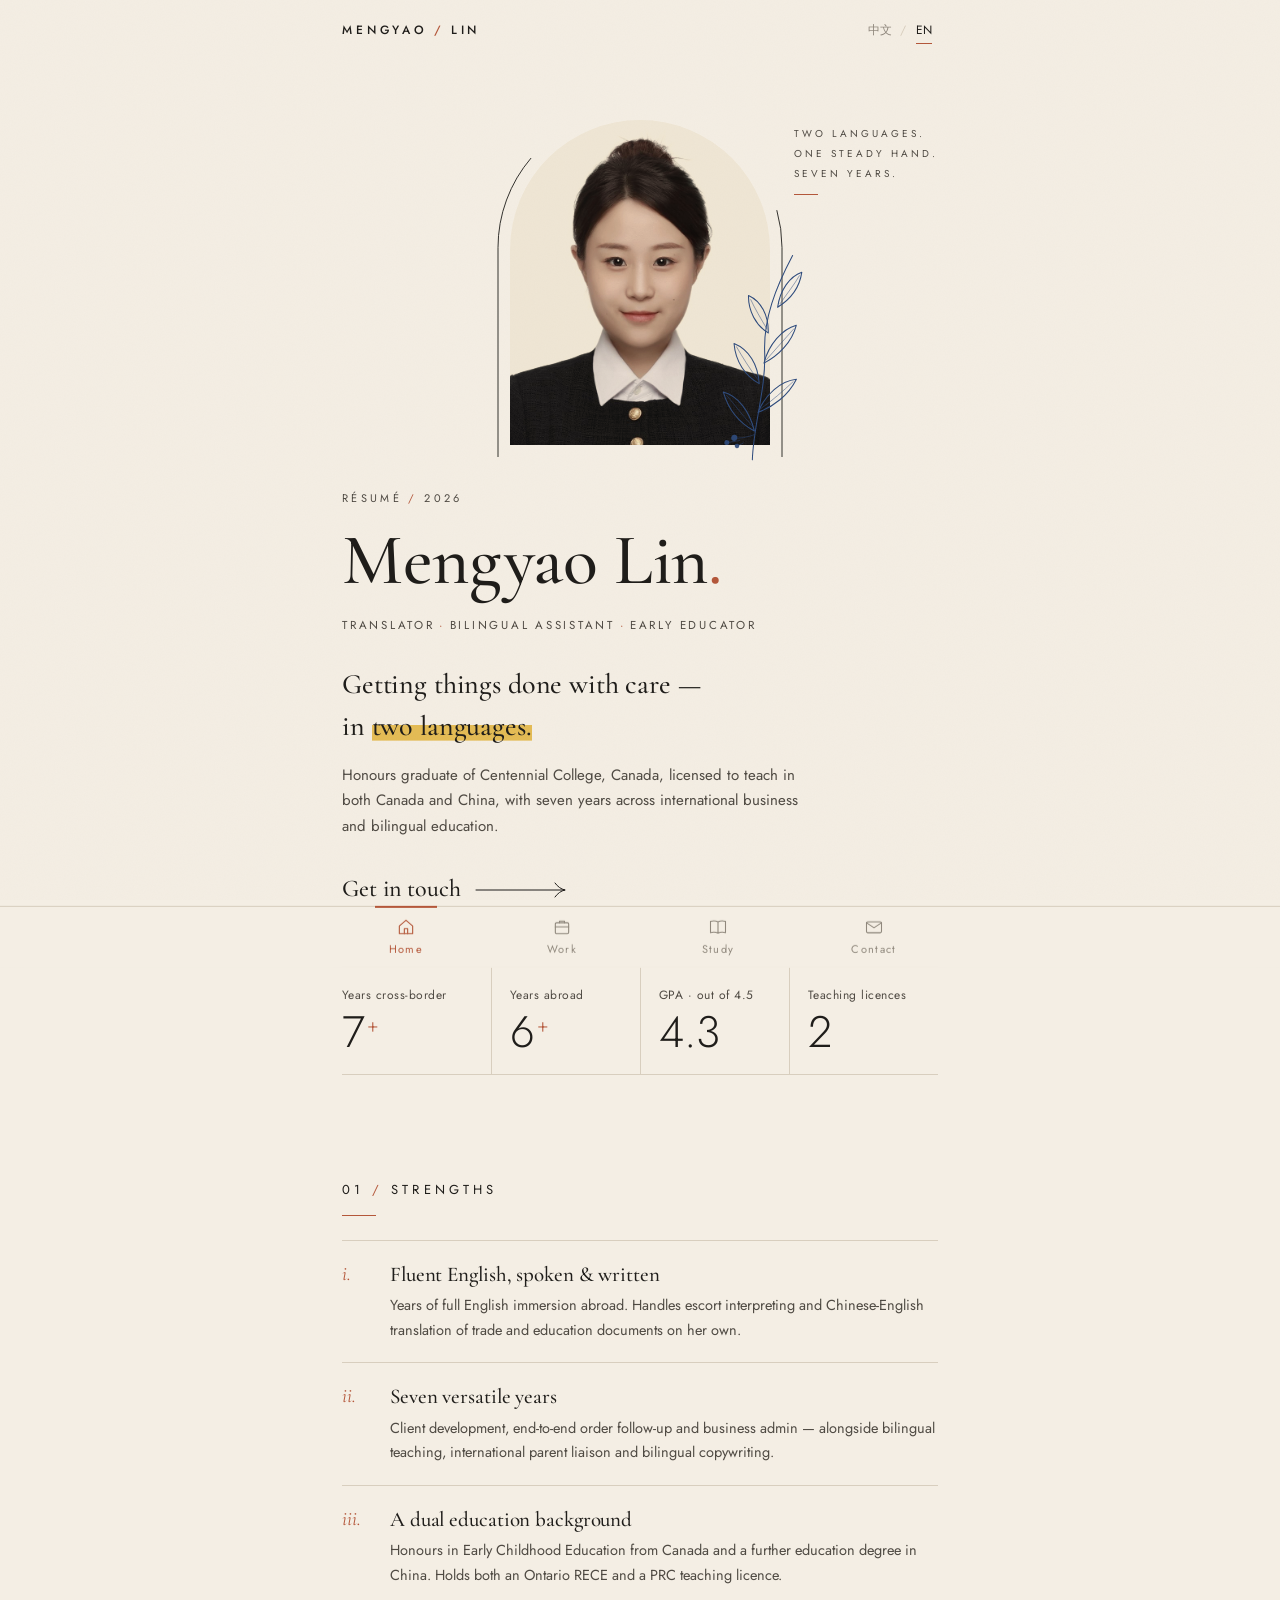
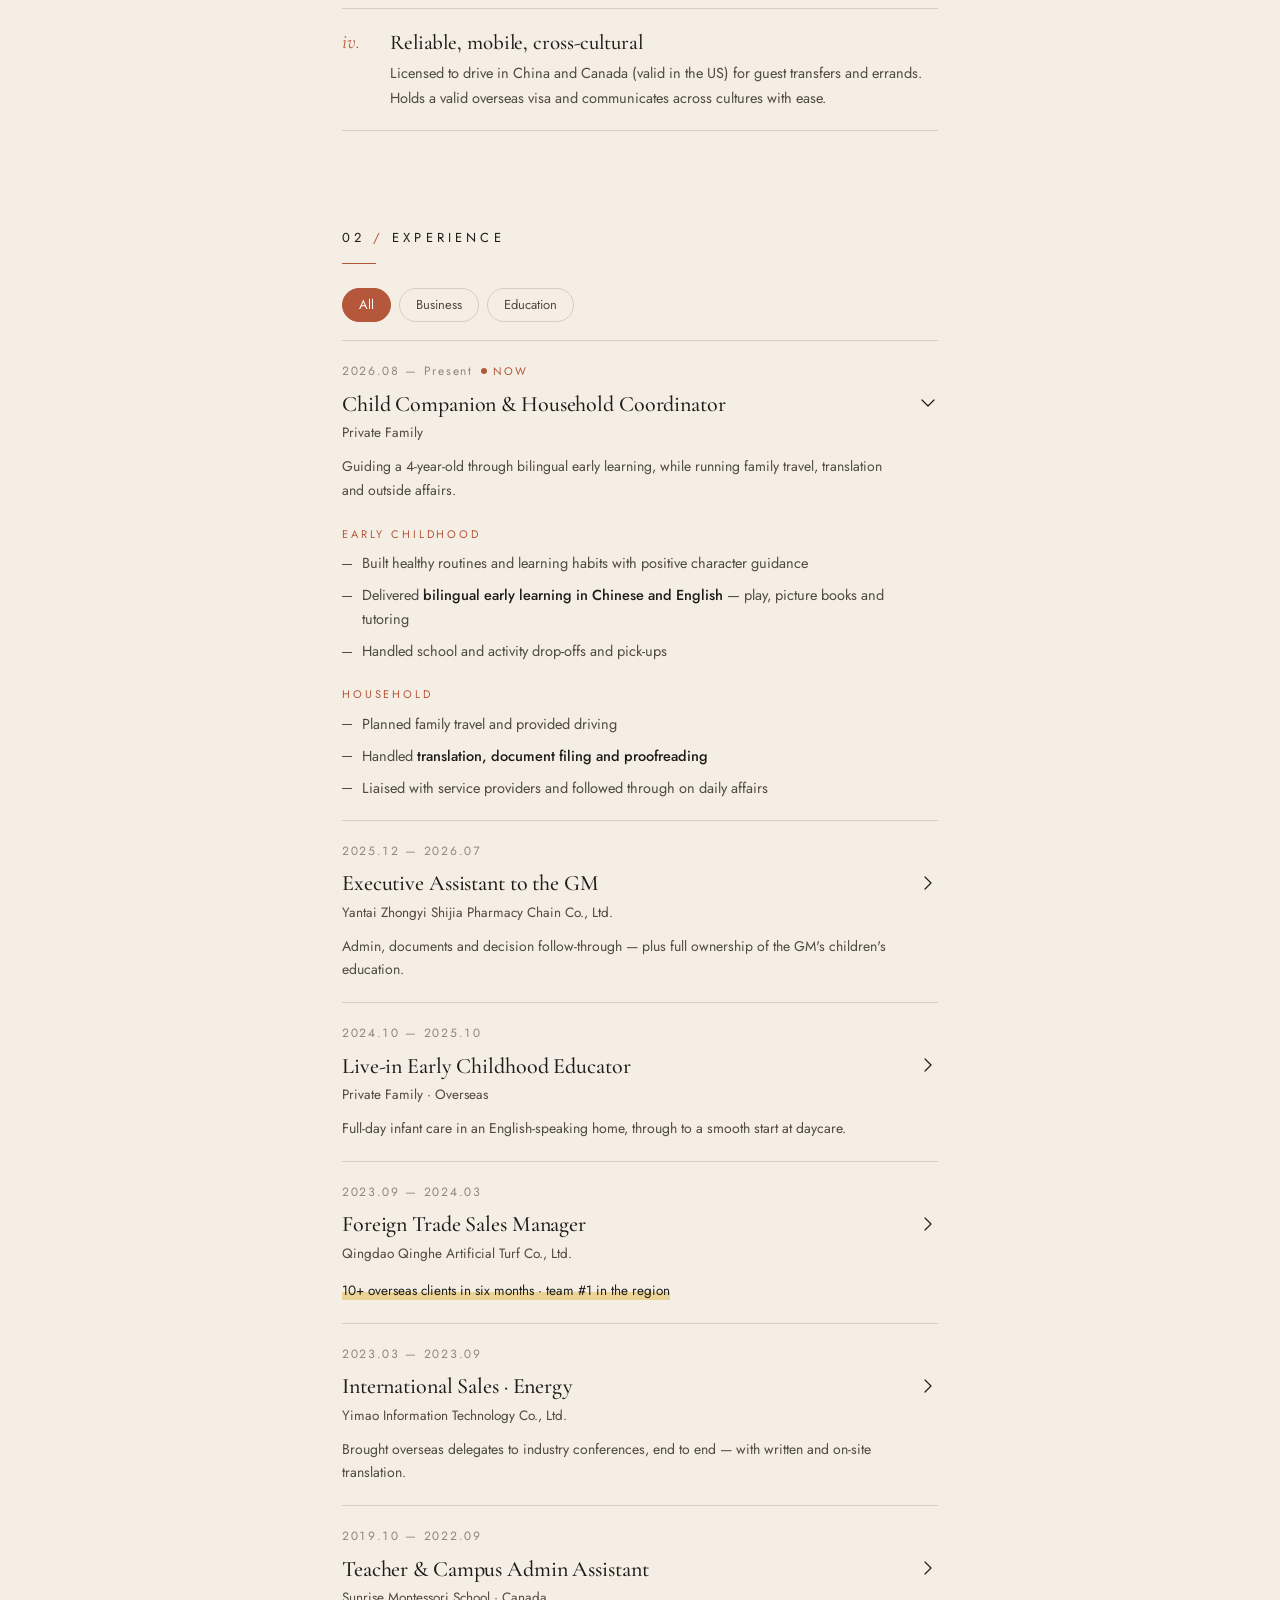
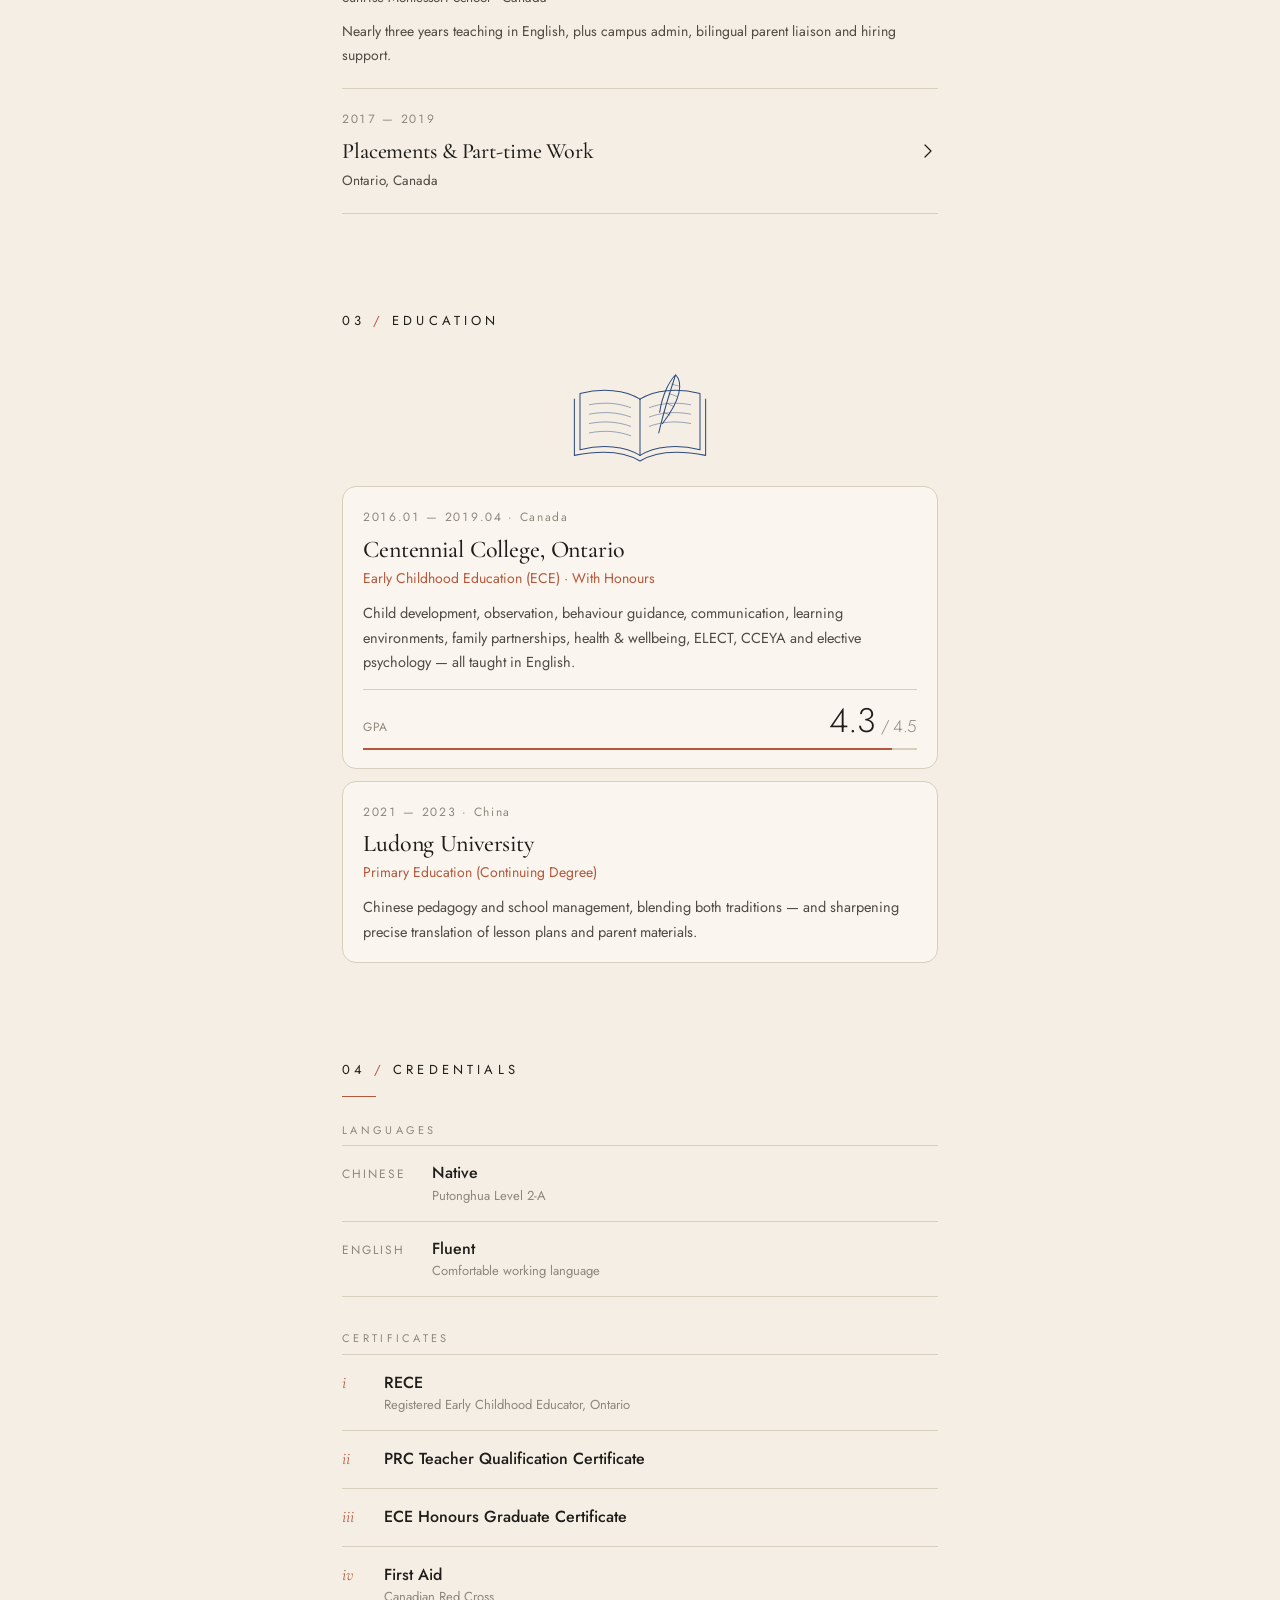
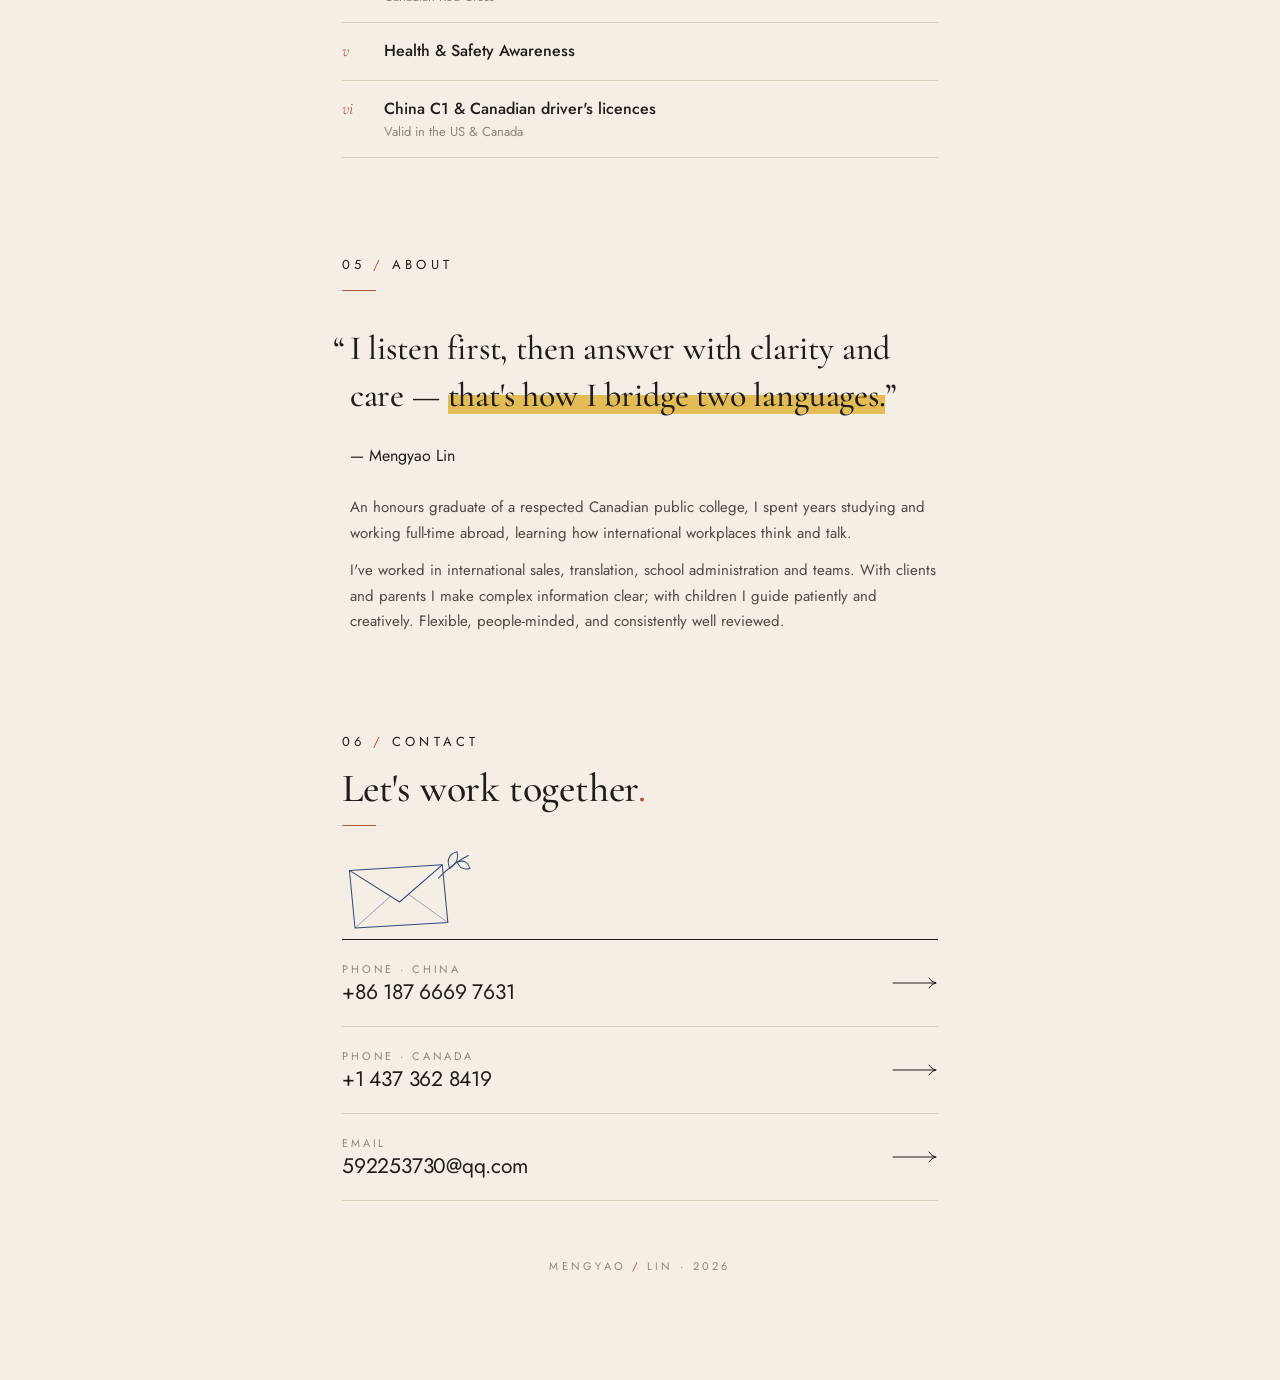
==== commit 15fa7b34: "Add files via upload" ====
--- a/index.html
+++ b/index.html
@@ -354,14 +354,14 @@
         <span class="when">2026.08 — <span lang="zh">至今</span><span lang="en">Present</span><span class="now">NOW</span></span>
         <span class="role d"><span lang="zh">幼儿成长陪伴 &amp; 家庭事务统筹</span><span lang="en">Child Companion &amp; Household Coordinator</span></span>
         <span class="org"><span lang="zh">私人家庭</span><span lang="en">Private Family</span></span>
-        <span class="sum"><span lang="zh">陪伴 4 岁男童成长，开展中英法三语启蒙；统筹家庭出行、翻译与对外事务。</span><span lang="en">Guiding a 4‑year‑old through trilingual early learning, while running family travel, translation and outside affairs.</span></span>
+        <span class="sum"><span lang="zh">陪伴 4 岁男童成长，开展中英双语启蒙；统筹家庭出行、翻译与对外事务。</span><span lang="en">Guiding a 4‑year‑old through bilingual early learning, while running family travel, translation and outside affairs.</span></span>
         <svg class="chev" viewBox="0 0 20 20" aria-hidden="true"><path d="M7 4 L13 10 L7 16"/></svg>
       </button>
       <div class="job-body"><div>
         <div class="grp"><span lang="zh">幼儿培育</span><span lang="en">Early childhood</span></div>
         <ul>
           <li><span lang="zh">建立良好生活与学习习惯，进行正向品格引导，关注身心成长</span><span lang="en">Built healthy routines and learning habits with positive character guidance</span></li>
-          <li><span lang="zh">开展<b>中文、英文、法语三语启蒙</b>：益智互动、绘本共读、启蒙辅导</span><span lang="en">Delivered <b>trilingual early learning in Chinese, English and French</b> — play, picture books and tutoring</span></li>
+          <li><span lang="zh">开展<b>中英双语启蒙</b>：益智互动、绘本共读、启蒙辅导</span><span lang="en">Delivered <b>bilingual early learning in Chinese and English</b> — play, picture books and tutoring</span></li>
           <li><span lang="zh">负责上学及兴趣班接送</span><span lang="en">Handled school and activity drop‑offs and pick‑ups</span></li>
         </ul>
         <div class="grp"><span lang="zh">家庭统筹</span><span lang="en">Household</span></div>
@@ -511,7 +511,6 @@
   <div class="fields reveal">
     <div class="field"><span class="k"><span lang="zh">中文</span><span lang="en">Chinese</span></span><span class="v"><span lang="zh">母语</span><span lang="en">Native</span><small><span lang="zh">普通话二级甲等</span><span lang="en">Putonghua Level 2‑A</span></small></span></div>
     <div class="field"><span class="k"><span lang="zh">英语</span><span lang="en">English</span></span><span class="v"><span lang="zh">流利</span><span lang="en">Fluent</span><small><span lang="zh">可作为日常工作语言</span><span lang="en">Comfortable working language</span></small></span></div>
-    <div class="field"><span class="k"><span lang="zh">法语</span><span lang="en">French</span></span><span class="v"><span lang="zh">启蒙</span><span lang="en">Basic</span><small><span lang="zh">可开展幼儿启蒙教学</span><span lang="en">Early‑learning level</span></small></span></div>
   </div>
 
   <div class="sub-t reveal"><span lang="zh">证书</span><span lang="en">Certificates</span></div>
@@ -552,7 +551,8 @@
     <path class="draw" pathLength="1" d="M124 13 C132 10 136 14 138 20 C130 22 126 18 124 13 Z"/>
   </svg>
   <div class="links reveal">
-    <a class="link" href="tel:+8618766697631"><span><small><span lang="zh">电话</span><span lang="en">Phone</span></small><b>187 6669 7631</b></span><svg viewBox="0 0 46 12" aria-hidden="true"><path d="M1 6 H44 M37 1 C39 4 41 5 44 6 C41 7 39 8 37 11"/></svg></a>
+    <a class="link" href="tel:+8618766697631"><span><small><span lang="zh">电话 · 中国</span><span lang="en">Phone · China</span></small><b>+86 187 6669 7631</b></span><svg viewBox="0 0 46 12" aria-hidden="true"><path d="M1 6 H44 M37 1 C39 4 41 5 44 6 C41 7 39 8 37 11"/></svg></a>
+    <a class="link" href="tel:+14373628419"><span><small><span lang="zh">电话 · 加拿大</span><span lang="en">Phone · Canada</span></small><b>+1 437 362 8419</b></span><svg viewBox="0 0 46 12" aria-hidden="true"><path d="M1 6 H44 M37 1 C39 4 41 5 44 6 C41 7 39 8 37 11"/></svg></a>
     <a class="link" href="mailto:592253730@qq.com"><span><small><span lang="zh">邮箱</span><span lang="en">Email</span></small><b>592253730@qq.com</b></span><svg viewBox="0 0 46 12" aria-hidden="true"><path d="M1 6 H44 M37 1 C39 4 41 5 44 6 C41 7 39 8 37 11"/></svg></a>
   </div>
 </section>
